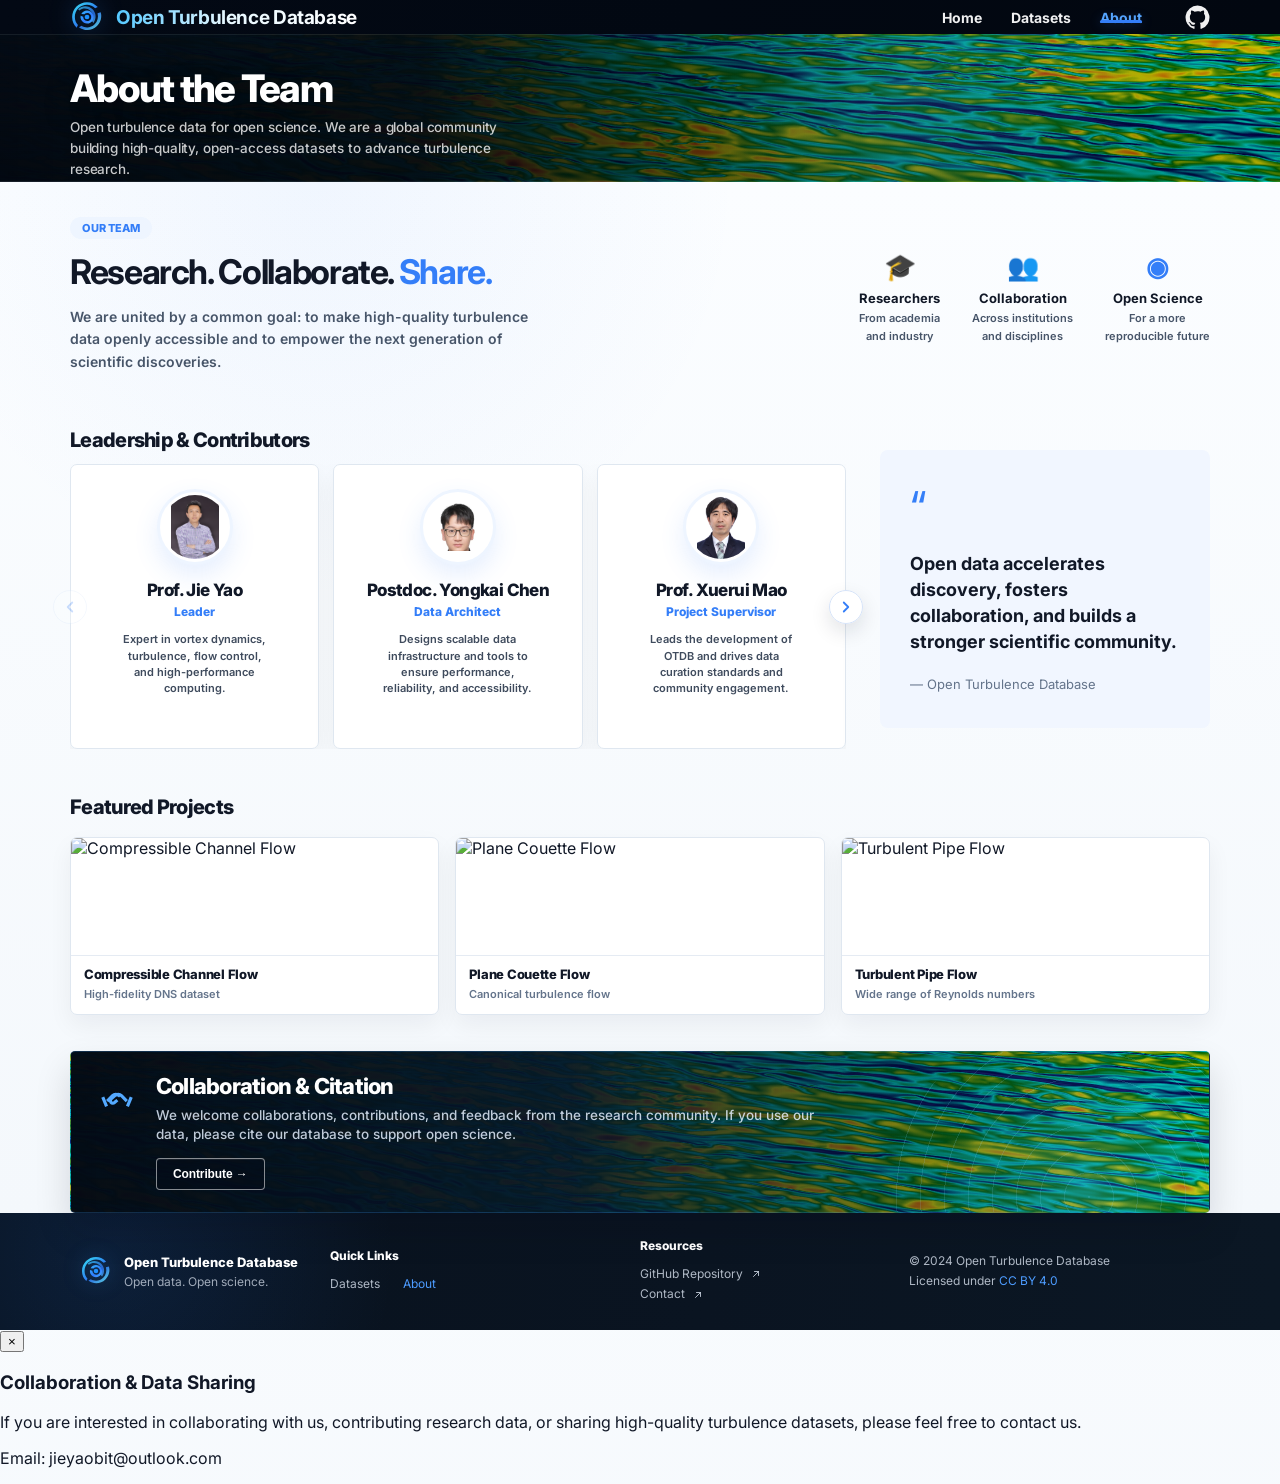
==== about.html @ 35544a84 "Update about.html" ====
<!DOCTYPE html>
<html lang="en">
<head>
  <meta charset="UTF-8" />
  <meta name="viewport" content="width=device-width, initial-scale=1.0" />
  <meta name="description" content="About the Open Turbulence Database team, database basics, and open-science mission." />
  <title>About | Open Turbulence Database</title>
  <link rel="icon" type="image/svg+xml" href="assets/favicon.svg" />
  <link rel="preconnect" href="https://fonts.googleapis.com">
  <link rel="preconnect" href="https://fonts.gstatic.com" crossorigin>
  <link href="https://fonts.googleapis.com/css2?family=Inter:wght@400;500;600;700;800&display=swap" rel="stylesheet">
  <link rel="stylesheet" href="styles.css" />
</head>
<body class="about-page">
  <header class="site-header" id="top">
    <div class="header-inner">
      <a class="brand" href="index.html" aria-label="Open Turbulence Database home">
        <img src="assets/logo.svg" alt="" class="brand-logo" />
        <span>Open Turbulence Database</span>
      </a>

      <nav class="nav" aria-label="Main navigation">
        <a href="index.html">Home</a>
        <a href="datasets.html">Datasets</a>
        <a class="active" href="about.html">About</a>
        <!--
        <a href="index.html#usage">Usage</a>
        <a href="index.html#citation">Citation</a>
        <a href="index.html#contribute">Contribute</a> 
        -->
        <a class="github-link" href="https://github.com/" target="_blank" rel="noreferrer" aria-label="GitHub repository">
          <svg viewBox="0 0 24 24" aria-hidden="true">
            <path fill="currentColor" d="M12 .5A11.5 11.5 0 0 0 8.36 22.9c.58.11.79-.25.79-.56v-2.02c-3.22.7-3.9-1.39-3.9-1.39-.53-1.33-1.29-1.68-1.29-1.68-1.05-.72.08-.7.08-.7 1.16.08 1.78 1.2 1.78 1.2 1.04 1.77 2.72 1.26 3.38.96.11-.75.41-1.26.74-1.55-2.57-.29-5.27-1.28-5.27-5.72 0-1.26.45-2.29 1.2-3.1-.12-.29-.52-1.47.11-3.06 0 0 .97-.31 3.18 1.18A10.98 10.98 0 0 1 12 6.07c.98 0 1.96.13 2.88.39 2.2-1.49 3.17-1.18 3.17-1.18.63 1.59.23 2.77.12 3.06.74.81 1.19 1.84 1.19 3.1 0 4.45-2.71 5.42-5.29 5.71.42.36.79 1.07.79 2.16v3.03c0 .31.21.67.8.56A11.5 11.5 0 0 0 12 .5Z"/>
          </svg>
        </a>
      </nav>
    </div>
  </header>

  <main>
    <section class="about-hero" aria-label="About the database">
      <div class="about-hero-inner">
        <h1>About the Team</h1>
        <p>Open turbulence data for open science. We are a global community building high-quality, open-access datasets to advance turbulence research.</p>
      </div>
    </section>

    
    <section class="about-main about-team-page" aria-label="About the team">
      <div class="about-container">

        <section class="team-intro">
          <div class="team-intro-text">
            <div class="section-label">OUR TEAM</div>
            <h2>Research. Collaborate. <span>Share.</span></h2>
            <p>
              We are united by a common goal: to make high-quality turbulence
              data openly accessible and to empower the next generation of
              scientific discoveries.
            </p>
          </div>

          <div class="team-values">
            <div>
              <strong>🎓</strong>
              <h3>Researchers</h3>
              <p>From academia<br>and industry</p>
            </div>
            <div>
              <strong>👥</strong>
              <h3>Collaboration</h3>
              <p>Across institutions<br>and disciplines</p>
            </div>
            <div>
              <strong>◉</strong>
              <h3>Open Science</h3>
              <p>For a more<br>reproducible future</p>
            </div>
          </div>
        </section>

        <section class="team-layout">
          <div class="leadership-block">
            <h2>Leadership &amp; Contributors</h2>

            <div class="team-carousel">
              <button class="team-carousel-button team-carousel-prev" aria-label="Previous contributor">
                <svg viewBox="0 0 24 24"><path d="M15 18 9 12l6-6" fill="none" stroke="currentColor" stroke-width="2.4" stroke-linecap="round" stroke-linejoin="round"/></svg>
              </button>

              <div class="team-carousel-viewport">
                <div class="team-carousel-track">

                  <article class="team-card">
                    <img class="team-photo team-photo-full" src="assets/team/Prof_Yao.jpg" alt="Prof. Jie Yao">
                    <h3>Prof. Jie Yao</h3>
                    <strong>Leader</strong>
                    <p>Expert in vortex dynamics, turbulence, flow control, and high-performance computing.</p>
                  </article>

                  <article class="team-card">
                    <img class="team-photo team-photo-full" src="assets/team/Postdoc_Chen.webp" alt="Postdoc. Yongkai Chen">
                    <h3>Postdoc. Yongkai Chen</h3>
                    <strong>Data Architect</strong>
                    <p>Designs scalable data infrastructure and tools to ensure performance, reliability, and accessibility.</p>
                  </article>

                  <article class="team-card">
                    <img class="team-photo team-photo-full" src="assets/team/Prof_Mao.png" alt="Prof. Xuerui Mao">
                    <h3>Prof. Xuerui Mao</h3>
                    <strong>Project Supervisor</strong>
                    <p>Leads the development of OTDB and drives data curation standards and community engagement.</p>
                  </article>

                  <article class="team-card">
                    <img class="team-photo team-photo-full" src="assets/team/Doc_Li.jpg" alt="Dr. Qinyuan Li">
                    <h3>Dr. Qinyuan Li</h3>
                    <strong>Data collector</strong>
                    <p>Leads the development of OTDB and drives data curation standards and community engagement.</p>
                  </article>

                </div>
              </div>

              <button class="team-carousel-button team-carousel-next" aria-label="Next contributor">
                <svg viewBox="0 0 24 24"><path d="m9 6 6 6-6 6" fill="none" stroke="currentColor" stroke-width="2.4" stroke-linecap="round" stroke-linejoin="round"/></svg>
              </button>
            </div>
          </div>

          <div class="team-quote">
            <div class="quote-mark">“</div>
            <p>Open data accelerates discovery, fosters collaboration, and builds a stronger scientific community.</p>
            <span>— Open Turbulence Database</span>
          </div>
        </section>


        <section class="featured-projects" aria-label="Featured projects">
          <h2>Featured Projects</h2>
          <div class="project-grid">
            <article class="project-card">
              <img src="assets/team/project-compressible.png" alt="Compressible Channel Flow">
              <div>
                <h3>Compressible Channel Flow</h3>
                <p>High-fidelity DNS dataset</p>
              </div>
            </article>

            <article class="project-card">
              <img src="assets/team/project-couette.png" alt="Plane Couette Flow">
              <div>
                <h3>Plane Couette Flow</h3>
                <p>Canonical turbulence flow</p>
              </div>
            </article>

            <article class="project-card">
              <img src="assets/team/project-pipe.png" alt="Turbulent Pipe Flow">
              <div>
                <h3>Turbulent Pipe Flow</h3>
                <p>Wide range of Reynolds numbers</p>
              </div>
            </article>
          </div>
        </section>

        <section class="collab-banner" aria-label="Collaboration and citation">
          <div class="collab-icon">
            <svg viewBox="0 0 24 24"><path d="M3 10.2 5.4 16M21 10.2 18.6 16M5.8 12.7 9.2 9.3a3 3 0 0 1 4.1-.12l.65.55M18.2 12.7 14.8 9.3a3 3 0 0 0-4.1-.12L8.35 11.3a1.55 1.55 0 0 0 2.06 2.32l1.82-1.52" fill="none" stroke="currentColor" stroke-width="2"/></svg>
          </div>
          <div class="collab-copy">
            <h2>Collaboration &amp; Citation</h2>
            <p>We welcome collaborations, contributions, and feedback from the research community. If you use our data, please cite our database to support open science.</p>
            <div class="collab-actions">
              <button type="button" class="btn btn-outline" id="contributeBtn">Contribute →</button>
            </div>
          </div>
        </section>

      </div>
    </section>

  </main>

  <footer class="site-footer" id="contribute">
    <div class="footer-inner">
      <div class="footer-brand">
        <img src="assets/logo.svg" alt="" />
        <div>
          <strong>Open Turbulence Database</strong>
          <span>Open data. Open science.</span>
        </div>
      </div>

      <div class="footer-block" id="usage">
        <h3>Quick Links</h3>
        <div class="footer-links">
          <a href="datasets.html">Datasets</a>
          <a href="about.html">About</a>
          <!--
          <a href="index.html#usage">Usage</a>
          <a href="index.html#citation">Citation</a>
          <a href="index.html#contribute">Contribute</a>
          -->
        </div>
      </div>

      <div class="footer-block resources">
        <h3>Resources</h3>
        <a href="https://github.com/" target="_blank" rel="noreferrer">GitHub Repository
          <svg viewBox="0 0 24 24" aria-hidden="true"><path d="M7 17 17 7M9 7h8v8" fill="none" stroke="currentColor" stroke-width="2" stroke-linecap="round" stroke-linejoin="round"/></svg>
        </a>
        <a href="mailto:contact@example.com">Contact
          <svg viewBox="0 0 24 24" aria-hidden="true"><path d="M7 17 17 7M9 7h8v8" fill="none" stroke="currentColor" stroke-width="2" stroke-linecap="round" stroke-linejoin="round"/></svg>
        </a>
      </div>

      <div class="copyright" id="citation">
        <p>© 2024 Open Turbulence Database</p>
        <p>Licensed under <a href="https://creativecommons.org/licenses/by/4.0/" target="_blank" rel="noreferrer">CC BY 4.0</a></p>
      </div>
    </div>
  </footer>

  
<script>
document.addEventListener("DOMContentLoaded", () => {
  const track = document.querySelector(".team-carousel-track");
  const prev = document.querySelector(".team-carousel-prev");
  const next = document.querySelector(".team-carousel-next");

  if (!track || !prev || !next) return;

  let index = 0;

  function visibleCards() {
    if (window.innerWidth <= 640) return 1;
    if (window.innerWidth <= 900) return 2;
    return 3;
  }

  function updateCarousel() {
    const cards = track.querySelectorAll(".team-card");
    const visible = visibleCards();
    const max = Math.max(0, cards.length - visible);

    index = Math.min(index, max);

    const gap = 14;
    const cardWidth = (track.parentElement.clientWidth - gap * (visible - 1)) / visible;
    track.style.transform = `translateX(-${index * (cardWidth + gap)}px)`;

    prev.disabled = index === 0;
    next.disabled = index === max;
  }

  next.onclick = () => {
    index++;
    updateCarousel();
  };

  prev.onclick = () => {
    index--;
    updateCarousel();
  };

  window.addEventListener("resize", updateCarousel);
  updateCarousel();
});
</script>

  <div class="contact-modal" id="contactModal" aria-hidden="true">
    <div class="contact-modal-content">
      <button class="contact-modal-close" id="closeContactModal" aria-label="Close">×</button>
      <h3>Collaboration &amp; Data Sharing</h3>
      <p>
        If you are interested in collaborating with us, contributing research data,
        or sharing high-quality turbulence datasets, please feel free to contact us.
      </p>
      <p>
        Email: <a href="mailto:jieyaobit@outlook.com">jieyaobit@outlook.com</a>
      </p>
    </div>
  </div>

  <script src="script.js"></script>
</body>
</html>
---- styles.css ----
:root {
  --black: #030914;
  --nav: #020812;
  --footer: #0a1421;
  --footer-deep: #07111c;
  --text: #111827;
  --muted: #4b5563;
  --soft: #f7faff;
  --card: #ffffff;
  --line: #dce4ef;
  --blue: #347ef8;
  --blue-light: #55bfff;
  --blue-strong: #2e7cf7;
}

* {
  box-sizing: border-box;
}

html {
  scroll-behavior: smooth;
}

body {
  margin: 0;
  font-family: "Inter", -apple-system, BlinkMacSystemFont, "Segoe UI", Arial, sans-serif;
  color: var(--text);
  background: #fff;
  min-width: 320px;
}

a {
  color: inherit;
  text-decoration: none;
}

.site-header {
  height: 58px;
  background: linear-gradient(90deg, #030914 0%, #020812 55%, #020710 100%);
  color: #fff;
  display: flex;
  align-items: center;
  position: relative;
  z-index: 10;
}

.header-inner {
  width: min(1262px, calc(100% - 140px));
  margin: 0 auto;
  display: flex;
  align-items: center;
  justify-content: space-between;
  height: 100%;
}

.brand {
  display: inline-flex;
  align-items: center;
  gap: 12px;
  font-size: 19px;
  font-weight: 700;
  letter-spacing: -0.02em;
}

.brand-logo {
  width: 34px;
  height: 34px;
  display: block;
  filter: drop-shadow(0 0 12px rgba(51, 146, 255, .35));
}

.brand span {
  background: linear-gradient(90deg, #54c8ff 0%, #e7f8ff 46%, #ffffff 100%);
  -webkit-background-clip: text;
  background-clip: text;
  color: transparent;
}

.nav {
  display: flex;
  align-items: center;
  gap: 29px;
  height: 100%;
  font-size: 14px;
  font-weight: 700;
}

.nav a {
  opacity: .94;
  position: relative;
  display: inline-flex;
  align-items: center;
  height: 100%;
  transition: color .2s ease, opacity .2s ease;
}

.nav a:hover,
.nav a.active {
  color: #58a8ff;
  opacity: 1;
}

.nav a.active::after {
  content: "";
  position: absolute;
  left: 0;
  right: 0;
  bottom: 11px;
  height: 3px;
  border-radius: 999px;
  background: var(--blue);
  box-shadow: 0 0 12px rgba(53, 128, 248, .45);
}

.nav .github-link {
  margin-left: 14px;
}

.github-link svg {
  width: 25px;
  height: 25px;
  color: #fff;
}

.hero {
  height: 410px;
  background-image:
    linear-gradient(90deg, rgba(3,9,20,.98) 0%, rgba(3,9,20,.96) 22%, rgba(3,9,20,.45) 49%, rgba(3,9,20,.08) 100%),
    url("assets/hero-flow.png");
  background-size: cover, cover;
  background-position: center center, center center;
  color: #fff;
  position: relative;
  overflow: hidden;
  border-bottom: 1px solid rgba(255,255,255,.12);
}

.hero::before {
  content: "";
  position: absolute;
  inset: 0;
  background:
    radial-gradient(circle at 60% 44%, rgba(48,132,255,.12), transparent 31%),
    radial-gradient(circle at 78% 25%, rgba(80,220,255,.13), transparent 24%),
    linear-gradient(180deg, rgba(0,0,0,.05), rgba(0,0,0,.20));
  pointer-events: none;
}

.hero-inner {
  position: relative;
  z-index: 1;
  width: min(1262px, calc(100% - 140px));
  margin: 0 auto;
  height: 100%;
}

.hero-content {
  padding-top: 72px;
  max-width: 600px;
}

.hero h1 {
  margin: 0 0 23px;
  font-size: clamp(42px, 4.1vw, 57px);
  line-height: 1.04;
  font-weight: 800;
  letter-spacing: -0.045em;
  color: #fff;
  text-shadow: 0 8px 30px rgba(0,0,0,.32);
}

.hero h1 span {
  color: var(--blue-light);
}

.hero p {
  margin: 0;
  max-width: 535px;
  font-size: 17px;
  line-height: 1.72;
  font-weight: 500;
  color: rgba(255,255,255,.76);
  letter-spacing: -0.015em;
}

.hero-actions {
  margin-top: 41px;
  display: flex;
  align-items: center;
  gap: 16px;
}

.btn {
  height: 48px;
  border-radius: 5px;
  display: inline-flex;
  align-items: center;
  justify-content: center;
  gap: 10px;
  font-size: 14px;
  font-weight: 700;
  letter-spacing: -0.01em;
  transition: transform .18s ease, box-shadow .18s ease, border-color .18s ease;
  white-space: nowrap;
}

.btn:hover {
  transform: translateY(-1px);
}

.btn svg {
  width: 17px;
  height: 17px;
  flex: 0 0 auto;
}

.btn-primary {
  min-width: 174px;
  padding: 0 22px;
  background: var(--blue);
  color: #fff;
  box-shadow: 0 10px 24px rgba(49, 126, 248, .28), inset 0 1px rgba(255,255,255,.26);
  border: 1px solid rgba(123, 177, 255, .45);
}

.btn-primary:hover {
  box-shadow: 0 14px 30px rgba(49,126,248,.38);
}

.btn-outline {
  min-width: 141px;
  padding: 0 20px;
  border: 1px solid rgba(255,255,255,.58);
  background: rgba(3,9,20,.38);
  color: #fff;
  box-shadow: inset 0 1px rgba(255,255,255,.08);
}

.feature-band {
  background:
    radial-gradient(circle at 30% 0%, rgba(52,126,248,.08), transparent 28%),
    linear-gradient(180deg, #fcfdff 0%, #f8fbff 100%);
  padding: 31px 0 26px;
  min-height: 226px;
  display: flex;
  align-items: flex-start;
  border-bottom: 1px solid rgba(213,222,233,.72);
}

.feature-grid {
  width: min(1115px, calc(100% - 160px));
  margin: 0 auto;
  display: grid;
  grid-template-columns: repeat(4, 1fr);
  gap: 21px;
}

.feature-card {
  min-height: 169px;
  background: rgba(255,255,255,.9);
  border: 1px solid #dce3ed;
  border-radius: 6px;
  padding: 21px 20px 20px;
  box-shadow: 0 8px 24px rgba(15, 23, 42, .05);
}

.icon-bubble {
  width: 38px;
  height: 38px;
  border-radius: 50%;
  display: grid;
  place-items: center;
  color: var(--blue);
  background: #eef5ff;
  margin-bottom: 17px;
}

.icon-bubble svg {
  width: 28px;
  height: 28px;
}

.icon-plain {
  background: transparent;
  width: 38px;
  height: 38px;
  margin-left: -1px;
}

.icon-plain svg {
  width: 34px;
  height: 34px;
}

.feature-card h3 {
  margin: 0 0 11px;
  font-size: 16px;
  line-height: 1.25;
  font-weight: 800;
  letter-spacing: -0.02em;
  color: #111827;
}

.feature-card p {
  margin: 0;
  color: #465365;
  font-size: 13.5px;
  line-height: 1.55;
  font-weight: 500;
}

.overview-section {
  min-height: 310px;
  padding: 33px 0 43px;
  background:
    radial-gradient(circle at 18% 14%, rgba(52,126,248,.08), transparent 27%),
    linear-gradient(180deg, #f7fbff 0%, #f4f8fd 100%);
}

.overview-grid {
  width: min(1115px, calc(100% - 160px));
  margin: 0 auto;
  display: grid;
  grid-template-columns: minmax(430px, 1fr) 555px;
  gap: 70px;
  align-items: start;
}

.overview-copy h2,
.visualization-panel h2 {
  margin: 0 0 27px;
  font-size: 20px;
  line-height: 1.2;
  font-weight: 800;
  letter-spacing: -0.03em;
}

.visualization-panel h2 {
  margin-bottom: 9px;
}

.stats {
  display: grid;
  grid-template-columns: repeat(4, max-content);
  gap: 37px;
  align-items: start;
  margin: 0 0 25px;
}

.stats strong {
  display: block;
  color: var(--blue);
  font-weight: 800;
  font-size: 31px;
  line-height: 1;
  letter-spacing: -0.04em;
}

.stats span {
  display: block;
  color: #374151;
  font-size: 12.5px;
  line-height: 1.3;
  margin-top: 9px;
  white-space: nowrap;
}

.overview-copy p {
  max-width: 535px;
  margin: 0 0 25px;
  color: #4c5969;
  font-size: 14px;
  line-height: 1.58;
  font-weight: 500;
}

.btn-secondary {
  height: 37px;
  min-width: 147px;
  padding: 0 15px;
  border: 1px solid rgba(52,126,248,.72);
  color: var(--blue);
  background: rgba(255,255,255,.58);
  border-radius: 4px;
  font-size: 12.5px;
  box-shadow: none;
}

.btn-secondary svg {
  width: 15px;
  height: 15px;
}

.visualization-panel figure {
  margin: 0;
}

.visualization-panel img {
  display: block;
  width: 555px;
  height: 176px;
  object-fit: cover;
  border-radius: 2px;
  border: 1px solid #0e1117;
  background: #000;
  box-shadow: 0 1px 0 rgba(0,0,0,.1);
}

.visualization-panel figcaption {
  margin-top: 9px;
  font-size: 12px;
  color: #303a48;
  font-weight: 500;
}

.visualization-panel sub {
  font-size: .66em;
}

.dots {
  display: flex;
  gap: 13px;
  justify-content: center;
  margin-top: 11px;
}

.dots button {
  width: 8px;
  height: 8px;
  border: 0;
  border-radius: 50%;
  padding: 0;
  background: #d4dde8;
  cursor: pointer;
}

.dots button.is-active {
  background: var(--blue);
}

.site-footer {
  min-height: 117px;
  background:
    radial-gradient(circle at 9% 35%, rgba(42,126,255,.12), transparent 24%),
    linear-gradient(90deg, #08121e 0%, #0a1421 55%, #0b1724 100%);
  color: #fff;
  display: flex;
  align-items: center;
}

.footer-inner {
  width: min(1147px, calc(100% - 160px));
  margin: 0 auto;
  display: grid;
  grid-template-columns: 240px 300px 210px 250px;
  align-items: center;
  column-gap: 10px;
}

.footer-brand {
  display: flex;
  align-items: center;
  gap: 12px;
}

.footer-brand img {
  width: 32px;
  height: 32px;
  filter: drop-shadow(0 0 10px rgba(53, 152, 255, .28));
}

.footer-brand strong {
  display: block;
  font-size: 13px;
  line-height: 1.25;
  font-weight: 800;
  color: #fff;
}

.footer-brand span {
  display: block;
  margin-top: 4px;
  font-size: 12px;
  color: rgba(217,226,239,.72);
}

.footer-block h3 {
  margin: 0 0 11px;
  color: #fff;
  font-size: 12px;
  font-weight: 800;
}

.footer-links {
  display: flex;
  gap: 23px;
  font-size: 12px;
}

.footer-block a,
.copyright p {
  font-size: 12px;
  color: rgba(222,231,244,.78);
  line-height: 1.7;
}

.footer-block a:hover,
.footer-links a:first-child,
.copyright a {
  color: #4d9cff;
}

.resources {
  display: flex;
  flex-direction: column;
  align-items: flex-start;
}

.resources a {
  display: inline-flex;
  align-items: center;
  gap: 7px;
}

.resources svg {
  width: 12px;
  height: 12px;
}

.copyright {
  justify-self: end;
}

.copyright p {
  margin: 0;
}

@media (max-width: 1160px) {
  .header-inner,
  .hero-inner {
    width: min(100% - 48px, 1262px);
  }

  .feature-grid,
  .overview-grid,
  .footer-inner {
    width: min(100% - 48px, 1115px);
  }

  .nav {
    gap: 18px;
  }

  .overview-grid {
    grid-template-columns: 1fr;
  }

  .visualization-panel img {
    width: min(100%, 555px);
  }

  .footer-inner {
    grid-template-columns: 1fr 1fr;
    row-gap: 22px;
    padding: 26px 0;
  }

  .copyright {
    justify-self: start;
  }
}

@media (max-width: 860px) {
  .site-header {
    height: auto;
    min-height: 72px;
    padding: 16px 0;
  }

  .header-inner {
    align-items: flex-start;
    flex-direction: column;
    gap: 16px;
  }

  .nav {
    width: 100%;
    flex-wrap: wrap;
    gap: 18px;
    font-size: 13px;
  }

  .nav a {
    height: 26px;
  }

  .nav a.active::after {
    bottom: -3px;
  }

  .hero {
    height: auto;
    min-height: 460px;
  }

  .hero-inner {
    padding-bottom: 48px;
  }

  .hero-content {
    padding-top: 64px;
  }

  .feature-grid {
    grid-template-columns: repeat(2, 1fr);
  }

  .stats {
    grid-template-columns: repeat(2, max-content);
    gap: 24px 46px;
  }

  .footer-inner {
    grid-template-columns: 1fr;
  }

  .footer-links {
    flex-wrap: wrap;
  }
}

@media (max-width: 560px) {
  .header-inner,
  .hero-inner,
  .feature-grid,
  .overview-grid,
  .footer-inner {
    width: min(100% - 32px, 1115px);
  }

  .brand {
    font-size: 16px;
  }

  .hero {
    background-position: center center, 62% center;
  }

  .hero-actions {
    align-items: stretch;
    flex-direction: column;
    max-width: 260px;
  }

  .feature-grid {
    grid-template-columns: 1fr;
  }

  .overview-section {
    padding-top: 38px;
  }

  .stats {
    grid-template-columns: 1fr 1fr;
  }
}

/* ===================== Datasets page ===================== */
.datasets-page {
  min-height: 100vh;
  background: #f5f8fc;
  display: flex;
  flex-direction: column;
}

.datasets-page main {
  flex: 1 0 auto;
  display: flex;
  flex-direction: column;
}

.datasets-page .site-footer {
  flex-shrink: 0;
}

.dataset-hero {
  height: 158px;
  color: #fff;
  background-image:
    linear-gradient(90deg, rgba(3,9,20,.99) 0%, rgba(3,9,20,.95) 30%, rgba(3,9,20,.34) 61%, rgba(3,9,20,.05) 100%),
    url("assets/hero-flow.png");
  background-size: cover, cover;
  background-position: center center, center 47%;
  border-top: 1px solid rgba(255,255,255,.07);
  border-bottom: 1px solid rgba(255,255,255,.08);
  position: relative;
  overflow: hidden;
}

.dataset-hero::after {
  content: "";
  position: absolute;
  inset: 0;
  background: radial-gradient(circle at 72% 42%, rgba(84,190,255,.13), transparent 25%);
  pointer-events: none;
}

.dataset-hero-inner {
  position: relative;
  z-index: 1;
  width: min(1262px, calc(100% - 140px));
  margin: 0 auto;
  padding-top: 36px;
}

.dataset-hero h1 {
  margin: 0 0 11px;
  font-size: 38px;
  line-height: 1.08;
  font-weight: 800;
  letter-spacing: -0.04em;
  color: #fff;
  text-shadow: 0 10px 28px rgba(0,0,0,.35);
}

.dataset-hero p {
  margin: 0;
  font-size: 16px;
  font-weight: 500;
  color: rgba(255,255,255,.78);
  letter-spacing: -0.015em;
}

.datasets-main {
  flex: 1 0 auto;
  padding: 28px 0 34px;
  background:
    radial-gradient(circle at 27% 0%, rgba(52,126,248,.06), transparent 27%),
    linear-gradient(180deg, #fbfdff 0%, #f5f8fc 100%);
}

.datasets-layout {
  width: min(1262px, calc(100% - 92px));
  margin: 0 auto;
  display: grid;
  grid-template-columns: 295px 1fr;
  gap: 38px;
  align-items: start;
}

.filter-card {
  background: rgba(255,255,255,.94);
  border: 1px solid #dce4ef;
  border-radius: 7px;
  padding: 22px 22px 24px;
  box-shadow: 0 12px 32px rgba(15, 23, 42, .07);
}

.filter-head {
  display: flex;
  align-items: center;
  justify-content: space-between;
  gap: 14px;
  margin-bottom: 27px;
}

.filter-head > div {
  display: inline-flex;
  align-items: center;
  gap: 11px;
  color: var(--blue);
}

.filter-head svg {
  width: 21px;
  height: 21px;
  flex: 0 0 auto;
}

.filter-head strong {
  color: #111827;
  font-size: 15.5px;
  font-weight: 800;
  letter-spacing: -0.02em;
}

.clear-filters {
  border: 0;
  padding: 0;
  background: transparent;
  color: var(--blue);
  font: inherit;
  font-size: 13px;
  font-weight: 700;
  cursor: pointer;
}

.filter-group {
  border-bottom: 1px solid #e2e8f0;
  padding-bottom: 19px;
  margin-bottom: 21px;
}

.filter-group-last {
  border-bottom: 0;
  margin-bottom: 18px;
  padding-bottom: 0;
}

.filter-title {
  width: 100%;
  border: 0;
  padding: 0;
  margin: 0 0 15px;
  background: transparent;
  display: flex;
  align-items: center;
  justify-content: space-between;
  color: #111827;
  font: inherit;
  font-weight: 800;
  font-size: 14.5px;
  letter-spacing: -0.02em;
  cursor: default;
}

.filter-title svg {
  width: 16px;
  height: 16px;
  color: #526075;
}

.filter-option {
  min-height: 32px;
  display: grid;
  grid-template-columns: 20px 1fr 28px;
  align-items: center;
  gap: 9px;
  color: #253244;
  font-size: 14px;
  font-weight: 600;
  letter-spacing: -0.02em;
  cursor: pointer;
}

.filter-option + .filter-option {
  margin-top: 5px;
}

.filter-option input {
  appearance: none;
  width: 18px;
  height: 18px;
  border: 2px solid #cfd8e5;
  border-radius: 4px;
  background: #fff;
  display: grid;
  place-items: center;
  cursor: pointer;
  transition: border-color .18s ease, background .18s ease, box-shadow .18s ease;
}

.filter-option input::after {
  content: "";
  width: 9px;
  height: 5px;
  border-left: 2px solid #fff;
  border-bottom: 2px solid #fff;
  transform: rotate(-45deg) scale(0);
  margin-top: -2px;
  transition: transform .16s ease;
}

.filter-option input:checked {
  background: var(--blue);
  border-color: var(--blue);
  box-shadow: 0 0 0 3px rgba(52,126,248,.11);
}

.filter-option input:checked::after {
  transform: rotate(-45deg) scale(1);
}

.filter-option em {
  justify-self: end;
  min-width: 27px;
  height: 22px;
  border-radius: 999px;
  display: inline-grid;
  place-items: center;
  background: #eef2f7;
  color: #697386;
  font-style: normal;
  font-size: 12px;
  font-weight: 800;
}

.apply-filters {
  width: 100%;
  height: 44px;
  border: 0;
  border-radius: 5px;
  background: #e4edff;
  color: var(--blue);
  display: inline-flex;
  align-items: center;
  justify-content: center;
  gap: 10px;
  font: inherit;
  font-weight: 800;
  cursor: pointer;
  transition: transform .18s ease, background .18s ease, box-shadow .18s ease;
}

.apply-filters:hover {
  transform: translateY(-1px);
  background: #dce8ff;
  box-shadow: 0 9px 18px rgba(52,126,248,.11);
}

.apply-filters.has-pending {
  background: linear-gradient(180deg, #347ef8, #226bea);
  color: #fff;
  box-shadow: 0 10px 22px rgba(52,126,248,.22);
}

.apply-filters.has-pending:hover {
  background: linear-gradient(180deg, #2f75ed, #1f62dc);
}

.apply-filters svg {
  width: 18px;
  height: 18px;
}

.dataset-toolbar {
  display: flex;
  align-items: flex-start;
  justify-content: space-between;
  gap: 24px;
  margin: 6px 0 20px;
}

.dataset-toolbar h2 {
  margin: 0 0 4px;
  font-size: 22px;
  line-height: 1.15;
  font-weight: 800;
  letter-spacing: -0.035em;
}

.dataset-toolbar p {
  margin: 0;
  color: #4b5563;
  font-size: 13.5px;
  font-weight: 600;
}

.sort-control {
  display: inline-flex;
  align-items: center;
  gap: 12px;
  color: #273244;
  font-size: 13px;
  font-weight: 600;
}

.sort-control select {
  width: 164px;
  height: 40px;
  border: 1px solid #d6dfeb;
  border-radius: 6px;
  padding: 0 37px 0 15px;
  background:
    linear-gradient(180deg, #fff, #fbfdff);
  color: #2d3748;
  font: inherit;
  font-weight: 600;
  appearance: none;
  background-image:
    url("data:image/svg+xml,%3Csvg xmlns='http://www.w3.org/2000/svg' width='18' height='18' viewBox='0 0 24 24'%3E%3Cpath d='m7 10 5 5 5-5' fill='none' stroke='%23364757' stroke-width='2' stroke-linecap='round' stroke-linejoin='round'/%3E%3C/svg%3E"),
    linear-gradient(180deg, #fff, #fbfdff);
  background-repeat: no-repeat;
  background-position: right 12px center, center;
  box-shadow: 0 2px 10px rgba(15,23,42,.03);
}

.dataset-grid {
  display: grid;
  grid-template-columns: repeat(2, minmax(0, 1fr));
  gap: 16px 17px;
}

.dataset-card {
  min-height: 200px;
  background: rgba(255,255,255,.96);
  border: 1px solid #dfe7f0;
  border-radius: 7px;
  box-shadow: 0 8px 22px rgba(15, 23, 42, .055);
  padding: 13px;
  display: grid;
  grid-template-columns: 170px 1fr;
  gap: 19px;
  align-items: center;
  transition: transform .18s ease, box-shadow .18s ease, border-color .18s ease;
}

.dataset-card:hover {
  transform: translateY(-2px);
  border-color: rgba(52,126,248,.32);
  box-shadow: 0 14px 30px rgba(15,23,42,.09);
}

.dataset-card.is-hidden {
  display: none;
}

.dataset-card img {
  display: block;
  width: 170px;
  height: 170px;
  object-fit: cover;
  border-radius: 4px;
  background: #02070d;
  border: 1px solid #101928;
}

.dataset-card-body {
  min-width: 0;
}

.flow-pill {
  display: inline-flex;
  align-items: center;
  justify-content: center;
  min-height: 22px;
  padding: 0 11px;
  border-radius: 999px;
  font-size: 11px;
  line-height: 1;
  font-weight: 800;
  margin-bottom: 13px;
}

.flow-pill.compressible {
  color: #2173f6;
  background: #e7f0ff;
}

.flow-pill.incompressible {
  color: #267346;
  background: #dff4e8;
}

.dataset-card h3 {
  margin: 0 0 8px;
  font-size: 18px;
  line-height: 1.12;
  font-weight: 800;
  letter-spacing: -0.035em;
  color: #0f172a;
}

.dataset-card p {
  margin: 0 0 14px;
  color: #3e4a5d;
  font-size: 12.5px;
  line-height: 1.42;
  font-weight: 600;
}

.dataset-tags {
  display: flex;
  flex-wrap: wrap;
  align-items: center;
  gap: 8px;
  margin-bottom: 10px;
}

.dataset-tags span {
  min-height: 23px;
  padding: 4px 9px;
  border: 1px solid #d5dee9;
  border-radius: 7px;
  background: #f5f8fb;
  color: #475569;
  display: inline-flex;
  align-items: center;
  justify-content: center;
  font-size: 11.5px;
  line-height: 1;
  font-weight: 750;
  white-space: nowrap;
}

.dataset-tags sub {
  font-size: .72em;
  line-height: 0;
}

.view-dataset {
  width: fit-content;
  min-height: 31px;
  padding: 0 13px;
  border: 1px solid rgba(52,126,248,.75);
  border-radius: 5px;
  display: inline-flex;
  align-items: center;
  gap: 9px;
  color: var(--blue);
  background: #fff;
  font-size: 12.5px;
  font-weight: 800;
  transition: background .18s ease, transform .18s ease;
}

.view-dataset:hover {
  background: #f1f6ff;
  transform: translateY(-1px);
}

.view-dataset svg {
  width: 15px;
  height: 15px;
}

@media (max-width: 1180px) {
  .dataset-hero-inner,
  .datasets-layout {
    width: min(100% - 48px, 1262px);
  }

  .datasets-layout {
    grid-template-columns: 275px 1fr;
    gap: 28px;
  }

  .dataset-card {
    grid-template-columns: 145px 1fr;
  }

  .dataset-card img {
    width: 145px;
    height: 145px;
  }
}

@media (max-width: 980px) {
  .datasets-layout {
    grid-template-columns: 1fr;
  }

  .filter-card {
    max-width: none;
  }

  .dataset-card {
    min-height: 180px;
  }
}

@media (max-width: 760px) {
  .dataset-hero {
    height: auto;
    min-height: 170px;
  }

  .dataset-hero-inner {
    width: min(100% - 32px, 1262px);
    padding: 35px 0 40px;
  }

  .dataset-hero h1 {
    font-size: 34px;
  }

  .datasets-layout {
    width: min(100% - 32px, 1262px);
  }

  .dataset-toolbar {
    flex-direction: column;
  }

  .dataset-grid {
    grid-template-columns: 1fr;
  }
}

@media (max-width: 560px) {
  .dataset-card {
    grid-template-columns: 1fr;
    gap: 13px;
  }

  .dataset-card img {
    width: 100%;
    height: 190px;
  }

  .sort-control {
    width: 100%;
    justify-content: space-between;
  }

  .sort-control select {
    width: 170px;
  }
}

/* ===================== About page ===================== */
.about-page {
  min-height: 100vh;
  background: #f5f8fc;
  display: flex;
  flex-direction: column;
}

.about-page main {
  flex: 1 0 auto;
  display: flex;
  flex-direction: column;
}

.about-page .site-footer {
  flex-shrink: 0;
}

.about-page .footer-links a:first-child {
  color: rgba(222,231,244,.78);
}

.about-page .footer-links a:nth-child(2),
.about-page .footer-links a:nth-child(2):hover {
  color: #4d9cff;
}

.about-hero {
  height: 148px;
  color: #fff;
  background-image:
    linear-gradient(90deg, rgba(3,9,20,.99) 0%, rgba(3,9,20,.94) 33%, rgba(3,9,20,.30) 66%, rgba(3,9,20,.03) 100%),
    url("assets/hero-flow.png");
  background-size: cover, cover;
  background-position: center center, center 44%;
  border-top: 1px solid rgba(255,255,255,.07);
  border-bottom: 1px solid rgba(255,255,255,.08);
  position: relative;
  overflow: hidden;
}

.about-hero::after {
  content: "";
  position: absolute;
  inset: 0;
  background:
    radial-gradient(circle at 72% 42%, rgba(84,190,255,.14), transparent 24%),
    linear-gradient(180deg, rgba(0,0,0,.04), rgba(0,0,0,.20));
  pointer-events: none;
}

.about-hero-inner {
  position: relative;
  z-index: 1;
  width: min(1145px, calc(100% - 140px));
  margin: 0 auto;
  padding-top: 34px;
}

.about-hero h1 {
  margin: 0 0 8px;
  font-size: clamp(30px, 3.1vw, 38px);
  line-height: 1.05;
  font-weight: 800;
  letter-spacing: -0.045em;
  color: #fff;
  text-shadow: 0 10px 28px rgba(0,0,0,.36);
}

.about-hero p {
  margin: 0;
  max-width: 465px;
  font-size: 13.5px;
  line-height: 1.55;
  color: rgba(255,255,255,.78);
  font-weight: 500;
  letter-spacing: -0.01em;
}

.about-main {
  flex: 1 0 auto;
  padding: 0 0 16px;
  background:
    radial-gradient(circle at 25% 0%, rgba(52,126,248,.055), transparent 30%),
    linear-gradient(180deg, #fbfdff 0%, #f4f8fc 100%);
}

.about-container {
  width: min(1145px, calc(100% - 140px));
  margin: 0 auto;
}

.about-basics-row {
  display: grid;
  grid-template-columns: minmax(420px, .86fr) 1fr;
  gap: 18px;
  margin: 0 0 44px;
  align-items: stretch;
}

.about-text-block {
  padding: 21px 15px 20px 0;
}

.about-text-block h2,
.leadership-block h2,
.database-summary h2 {
  margin: 0 0 12px;
  font-size: 20px;
  line-height: 1.15;
  font-weight: 800;
  letter-spacing: -0.035em;
  color: #111827;
}

.about-text-block p {
  max-width: 475px;
  margin: 0 0 14px;
  color: #3b4658;
  font-size: 13.1px;
  line-height: 1.55;
  font-weight: 600;
  letter-spacing: -0.015em;
}

.mission-mini-grid {
  display: grid;
  grid-template-columns: repeat(3, minmax(0, 1fr));
  gap: 12px;
  align-self: start;
  padding-top: 18px;
}

.mini-info-card {
  min-height: 84px;
  background: rgba(255,255,255,.92);
  border: 1px solid #dfe7f0;
  border-radius: 4px;
  box-shadow: 0 6px 18px rgba(15,23,42,.045);
  padding: 13px 14px;
}

.mini-icon {
  width: 25px;
  height: 25px;
  border-radius: 50%;
  display: inline-grid;
  place-items: center;
  color: var(--blue);
  background: #eef5ff;
  margin-bottom: 8px;
}

.mini-icon svg {
  width: 16px;
  height: 16px;
}

.mini-info-card h3 {
  margin: 0 0 8px;
  font-size: 12.8px;
  font-weight: 800;
  letter-spacing: -0.02em;
  color: #111827;
}

.mini-info-card p {
  margin: 0;
  color: #495566;
  font-size: 9.3px;
  line-height: 1.42;
  font-weight: 600;
}

.about-team-summary-row {
  display: grid;
  grid-template-columns: 1.05fr .86fr;
  gap: 50px;
  align-items: start;
  margin: 0 0 18px;
}

.team-grid {
  display: grid;
  grid-template-columns: repeat(3, minmax(0, 1fr));
  gap: 14px;
}

.team-card {
  min-height: 232px;
  background: rgba(255,255,255,.96);
  border: 1px solid #dfe7f0;
  border-radius: 7px;
  box-shadow: 0 10px 25px rgba(15,23,42,.055);
  padding: 24px 13px 20px;
  text-align: center;
}

.team-avatar {
  width: 76px;
  height: 76px;
  border-radius: 50%;
  margin: 0 auto 15px;
  position: relative;
  display: grid;
  place-items: center;
  color: #fff;
  font-size: 17px;
  line-height: 1;
  font-weight: 800;
  letter-spacing: .02em;
  overflow: hidden;
  box-shadow: inset 0 0 0 1px rgba(255,255,255,.6), 0 10px 24px rgba(52,126,248,.13);
}

.team-avatar::before,
.team-avatar::after {
  content: "";
  position: absolute;
  left: 50%;
  transform: translateX(-50%);
  border-radius: 50%;
  background: rgba(255,255,255,.90);
}

.team-avatar::before {
  width: 23px;
  height: 23px;
  top: 17px;
}

.team-avatar::after {
  width: 50px;
  height: 30px;
  bottom: 11px;
  border-radius: 40px 40px 18px 18px;
}

.team-avatar span {
  position: relative;
  z-index: 2;
  transform: translateY(35px);
  color: rgba(255,255,255,.92);
  font-size: 10px;
}

.avatar-blue { background: linear-gradient(135deg, #0e56d5, #49b6ff); }
.avatar-cyan { background: linear-gradient(135deg, #0a8cc5, #67d8ff); }
.avatar-indigo { background: linear-gradient(135deg, #293bd4, #6c92ff); }

.team-card h3 {
  margin: 0 0 4px;
  font-size: 17px;
  line-height: 1.2;
  font-weight: 800;
  color: #111827;
  letter-spacing: -0.035em;
}

.team-card strong {
  display: block;
  margin-bottom: 12px;
  color: var(--blue);
  font-size: 12px;
  font-weight: 800;
}

.team-card p {
  margin: 0 auto 15px;
  max-width: 155px;
  color: #3f4b5d;
  font-size: 11px;
  line-height: 1.48;
  font-weight: 600;
}

.mail-button {
  width: 26px;
  height: 26px;
  margin: 0 auto;
  border: 1px solid rgba(52,126,248,.68);
  border-radius: 5px;
  display: grid;
  place-items: center;
  color: var(--blue);
  background: #fff;
  transition: transform .18s ease, background .18s ease;
}

.mail-button:hover {
  transform: translateY(-1px);
  background: #f0f6ff;
}

.mail-button svg {
  width: 15px;
  height: 15px;
}

.summary-card {
  background: rgba(255,255,255,.96);
  border: 1px solid #dfe7f0;
  border-radius: 7px;
  box-shadow: 0 10px 25px rgba(15,23,42,.055);
  padding: 17px 15px 16px;
}

.summary-copy {
  min-height: 128px;
  border: 1px solid #e0e7f0;
  border-radius: 7px;
  background: linear-gradient(180deg, #ffffff, #fbfdff);
  display: grid;
  grid-template-columns: 92px 1fr;
  gap: 14px;
  align-items: center;
  padding: 19px 25px 19px 19px;
}

.summary-icon {
  width: 66px;
  height: 66px;
  border-radius: 50%;
  display: grid;
  place-items: center;
  background: #edf5ff;
  color: var(--blue);
  justify-self: center;
}

.summary-icon svg {
  width: 42px;
  height: 42px;
}

.summary-copy h3 {
  margin: 0 0 9px;
  color: #111827;
  font-size: 17px;
  line-height: 1.25;
  font-weight: 800;
  letter-spacing: -0.03em;
}

.summary-copy p {
  margin: 0;
  color: #455063;
  font-size: 12px;
  line-height: 1.55;
  font-weight: 600;
}

.summary-stats {
  display: grid;
  grid-template-columns: repeat(4, 1fr);
  margin-top: 19px;
}

.summary-stats div {
  padding: 0 12px;
  border-left: 1px solid #e3e9f2;
  text-align: center;
}

.summary-stats div:first-child {
  border-left: 0;
}

.summary-stats strong {
  display: block;
  color: var(--blue);
  font-size: 28px;
  line-height: 1;
  font-weight: 800;
  letter-spacing: -0.045em;
}

.summary-stats span {
  display: block;
  margin-top: 8px;
  color: #334155;
  font-size: 11.2px;
  line-height: 1.25;
  font-weight: 700;
}

.collab-banner {
  min-height: 118px;
  margin: 36px 0 12px;
  padding: 22px 26px 22px 85px;
  border-radius: 5px;
  color: #fff;
  background-image:
    linear-gradient(90deg, rgba(3,9,20,.98) 0%, rgba(6,21,40,.94) 44%, rgba(6,21,40,.40) 76%, rgba(6,21,40,.08) 100%),
    url("assets/hero-flow.png");
  background-size: cover, cover;
  background-position: center center, right 58%;
  border: 1px solid rgba(64,158,255,.22);
  box-shadow: 0 18px 36px rgba(3,9,20,.14);
  position: relative;
  overflow: hidden;
}

.collab-banner::after {
  content: "";
  position: absolute;
  right: -95px;
  bottom: -150px;
  width: 430px;
  height: 330px;
  border-radius: 50%;
  background:
    radial-gradient(circle, rgba(87,190,255,.26), transparent 60%),
    repeating-radial-gradient(circle, rgba(145,214,255,.18) 0 1px, transparent 1px 24px);
  opacity: .82;
  pointer-events: none;
}

.collab-icon {
  position: absolute;
  left: 27px;
  top: 29px;
  width: 38px;
  height: 38px;
  color: #54a9ff;
}

.collab-icon svg {
  width: 100%;
  height: 100%;
}

.collab-copy {
  position: relative;
  z-index: 1;
  max-width: 690px;
}

.collab-copy h2 {
  margin: 0 0 6px;
  font-size: 22px;
  line-height: 1.15;
  font-weight: 800;
  letter-spacing: -0.035em;
  color: #fff;
}

.collab-copy p {
  margin: 0 0 13px;
  color: rgba(230,240,255,.83);
  font-size: 13.5px;
  line-height: 1.45;
  font-weight: 500;
}

.collab-actions {
  display: flex;
  align-items: center;
  gap: 12px;
}

.collab-actions .btn {
  height: 32px;
  min-width: 112px;
  border-radius: 4px;
  font-size: 12px;
  padding: 0 16px;
}

.collab-actions .btn-outline {
  min-width: 102px;
  border-color: rgba(255,255,255,.52);
  background: rgba(5,12,24,.55);
}

@media (max-width: 1180px) {
  .about-hero-inner,
  .about-container {
    width: min(100% - 48px, 1145px);
  }

  .about-basics-row,
  .about-team-summary-row {
    grid-template-columns: 1fr;
    gap: 28px;
  }

  .mission-mini-grid {
    padding-top: 0;
  }
}

@media (max-width: 900px) {
  .mission-mini-grid,
  .team-grid {
    grid-template-columns: 1fr;
  }

  .team-card p {
    max-width: 360px;
  }

  .summary-stats {
    grid-template-columns: repeat(2, 1fr);
    row-gap: 18px;
  }

  .summary-stats div:nth-child(3) {
    border-left: 0;
  }
}

@media (max-width: 640px) {
  .about-hero {
    height: auto;
    min-height: 175px;
  }

  .about-hero-inner,
  .about-container {
    width: min(100% - 32px, 1145px);
  }

  .about-hero-inner {
    padding: 34px 0 40px;
  }

  .about-basics-row {
    margin-bottom: 34px;
  }

  .about-text-block {
    padding-right: 0;
  }

  .summary-copy {
    grid-template-columns: 1fr;
    text-align: center;
    padding: 20px;
  }

  .summary-stats {
    grid-template-columns: 1fr;
  }

  .summary-stats div,
  .summary-stats div:nth-child(3) {
    border-left: 0;
    border-top: 1px solid #e3e9f2;
    padding-top: 14px;
  }

  .summary-stats div:first-child {
    border-top: 0;
  }

  .collab-banner {
    padding: 76px 20px 24px;
  }

  .collab-icon {
    left: 21px;
    top: 22px;
  }

  .collab-actions {
    flex-direction: column;
    align-items: flex-start;
  }
}

/* About page refinement: keep the collaboration banner close to the footer and avoid large blank space. */
.about-page main {
  flex: 0 0 auto;
}

.about-main {
  flex: 0 0 auto;
  padding-bottom: 0;
}

.collab-banner {
  margin: 30px 0 12px;
}

.collab-icon svg {
  stroke-linejoin: round;
}

/* ===================== Dataset detail page ===================== */
.dataset-detail-page {
  min-height: 100vh;
  background: #f5f8fc;
  display: flex;
  flex-direction: column;
}

.dataset-detail-page main {
  flex: 1 0 auto;
}

.dataset-detail-page .site-footer {
  flex-shrink: 0;
}

.dataset-detail-page .footer-links a:first-child,
.dataset-detail-page .footer-links a:first-child:hover {
  color: #4d9cff;
}

.detail-main {
  background:
    radial-gradient(circle at 24% 0%, rgba(52,126,248,.06), transparent 29%),
    linear-gradient(180deg, #fbfdff 0%, #f5f8fc 100%);
}

.detail-container {
  width: min(1262px, calc(100% - 92px));
  margin: 0 auto;
}

.detail-header {
  padding: 22px 0 18px;
  background: linear-gradient(180deg, #fbfdff 0%, #f7faff 100%);
  border-top: 1px solid rgba(226,232,240,.6);
  border-bottom: 1px solid rgba(226,232,240,.68);
}

.breadcrumb {
  display: flex;
  align-items: center;
  gap: 9px;
  margin-bottom: 18px;
  color: #64748b;
  font-size: 12.5px;
  font-weight: 700;
}

.breadcrumb a {
  color: var(--blue);
}

.detail-header .flow-pill {
  margin-bottom: 12px;
}

.detail-header h1 {
  margin: 0 0 10px;
  color: #0f172a;
  font-size: clamp(34px, 3.5vw, 47px);
  line-height: 1.04;
  font-weight: 800;
  letter-spacing: -0.055em;
}

.detail-header p {
  max-width: 790px;
  margin: 0 0 15px;
  color: #3d495c;
  font-size: 14.5px;
  line-height: 1.55;
  font-weight: 600;
}

.detail-tags {
  display: flex;
  flex-wrap: wrap;
  gap: 9px;
}

.detail-tags span {
  min-height: 25px;
  padding: 5px 12px;
  border: 1px solid #d5dee9;
  border-radius: 7px;
  background: #f5f8fb;
  color: #475569;
  display: inline-flex;
  align-items: center;
  font-size: 12px;
  line-height: 1;
  font-weight: 800;
  white-space: nowrap;
}

.detail-content {
  padding: 22px 0 34px;
}

.detail-layout {
  display: grid;
  grid-template-columns: minmax(0, 1fr) 424px;
  gap: 36px;
  align-items: start;
}

.detail-primary,
.detail-sidebar {
  display: grid;
  gap: 14px;
}

.detail-card {
  background: rgba(255,255,255,.96);
  border: 1px solid #dfe7f0;
  border-radius: 7px;
  box-shadow: 0 9px 24px rgba(15, 23, 42, .055);
}

.detail-card h2 {
  margin: 0;
  color: #111827;
  font-size: 17px;
  line-height: 1.25;
  font-weight: 800;
  letter-spacing: -0.035em;
}

.detail-card h2 span {
  font-weight: 800;
  color: #1f2937;
}

.flow-visual-card {
  padding: 18px 18px 15px;
}

.flow-visual-card h2 {
  margin-bottom: 14px;
}

.flow-visual-card figure {
  margin: 0;
}

.flow-visual-card img {
  display: block;
  width: 100%;
  height: 230px;
  object-fit: cover;
  border-radius: 4px;
  border: 1px solid #101928;
  background: #02070d;
}

.flow-visual-card figcaption {
  margin-top: 10px;
  color: #64748b;
  font-size: 12.5px;
  line-height: 1.4;
  font-weight: 600;
}

.table-card {
  padding: 18px 18px 16px;
}

.table-card h2 {
  margin-bottom: 11px;
}

.section-note {
  margin: 0 0 12px;
  color: #415066;
  font-size: 12.4px;
  line-height: 1.48;
  font-weight: 600;
}

.table-wrap {
  overflow-x: auto;
  border: 1px solid #dfe7f0;
  border-radius: 7px;
  background: #fff;
}

.setup-table {
  width: 100%;
  border-collapse: collapse;
  min-width: 795px;
  color: #334155;
  font-size: 12px;
  font-weight: 650;
}

.setup-table th,
.setup-table td {
  padding: 9px 12px;
  text-align: center;
  border-right: 1px solid #e6edf5;
  border-bottom: 1px solid #e6edf5;
  white-space: nowrap;
}

.setup-table th:last-child,
.setup-table td:last-child {
  border-right: 0;
}

.setup-table tr:last-child td {
  border-bottom: 0;
}

.setup-table th {
  color: #475569;
  background: linear-gradient(180deg, #fbfdff, #f7faff);
  font-weight: 800;
}

.setup-table td:first-child {
  text-align: left;
  color: #334155;
  font-weight: 800;
}

.table-footnote {
  margin: 12px 0 0;
  color: #64748b;
  font-size: 11.7px;
  line-height: 1.45;
  font-weight: 600;
}

.overview-card,
.access-card,
.citation-list-card {
  padding: 18px;
}

.overview-card h2,
.access-card h2,
.citation-list-card h2 {
  margin-bottom: 15px;
}

.overview-list {
  margin: 0;
  display: grid;
  gap: 0;
}

.overview-list div {
  min-height: 32px;
  display: grid;
  grid-template-columns: 1fr 1.05fr;
  gap: 14px;
  align-items: start;
  padding: 5px 0;
  border-bottom: 1px solid #edf2f7;
}

.overview-list div:last-child {
  border-bottom: 0;
}

.overview-list dt {
  color: #334155;
  font-size: 12px;
  font-weight: 800;
}

.overview-list dd {
  margin: 0;
  color: #475569;
  font-size: 12px;
  line-height: 1.35;
  font-weight: 650;
}

.access-card {
  display: grid;
  gap: 10px;
}

.access-card h2 {
  margin-bottom: 1px;
}

.access-link {
  min-height: 50px;
  border: 1px solid rgba(52,126,248,.76);
  border-radius: 6px;
  background: linear-gradient(180deg, #fff, #fbfdff);
  color: var(--blue);
  display: grid;
  grid-template-columns: 41px 1fr 18px;
  align-items: center;
  gap: 12px;
  padding: 8px 12px;
  font-size: 13px;
  font-weight: 800;
  transition: transform .18s ease, box-shadow .18s ease, background .18s ease;
}

.access-link:hover {
  transform: translateY(-1px);
  background: #f4f8ff;
  box-shadow: 0 8px 18px rgba(52,126,248,.11);
}

.repo-logo {
  width: 34px;
  height: 34px;
  border-radius: 5px;
  display: grid;
  place-items: center;
  font-size: 22px;
  font-weight: 800;
  line-height: 1;
}

.zenodo-logo {
  background: #2e7cf7;
  color: #fff;
}

.kaggle-logo {
  background: #eef7ff;
  color: #20a7df;
  font-size: 30px;
  font-weight: 700;
  font-family: Arial, sans-serif;
}

.access-link svg {
  width: 17px;
  height: 17px;
}

.citation-list-card {
  display: grid;
  gap: 13px;
}

.citation-list-card h2 {
  margin-bottom: 0;
}

.citation-intro {
  margin: -2px 0 0;
  color: #64748b;
  font-size: 12px;
  line-height: 1.45;
  font-weight: 600;
}

.citation-item {
  padding: 13px 14px;
  border: 1px solid #dbe7ff;
  border-radius: 6px;
  background: linear-gradient(180deg, #fbfdff, #f7faff);
}

.citation-item p {
  margin: 0 0 8px;
  color: #3d495c;
  font-size: 12.1px;
  line-height: 1.47;
  font-weight: 600;
}

.citation-item a {
  color: var(--blue);
  font-size: 12px;
  font-weight: 800;
  word-break: break-word;
}

@media (max-width: 1120px) {
  .detail-container {
    width: min(100% - 48px, 1262px);
  }

  .detail-layout {
    grid-template-columns: 1fr;
  }

  .detail-sidebar {
    grid-template-columns: repeat(2, minmax(0, 1fr));
  }

  .citation-list-card {
    grid-column: 1 / -1;
  }
}

@media (max-width: 720px) {
  .detail-container {
    width: min(100% - 32px, 1262px);
  }

  .detail-header h1 {
    font-size: 33px;
  }

  .flow-visual-card img {
    height: 190px;
  }

  .detail-sidebar {
    grid-template-columns: 1fr;
  }

  .overview-list div {
    grid-template-columns: 1fr;
    gap: 4px;
  }
}


/* Featured visualization carousel */
.featured-carousel {
  width: 100%;
}

.featured-carousel-window {
  width: 100%;
  overflow: hidden;
  border-radius: 4px;
  background: #000;
  border: 1px solid rgba(15, 23, 42, 0.12);
}

.featured-carousel-track {
  display: flex;
  width: 100%;
  transition: transform 0.6s ease;
}

.featured-slide {
  min-width: 100%;
  margin: 0;
}

.featured-slide img {
  display: block;
  width: 100%;
  height: 165px;
  object-fit: cover;
  background: #000;
}

.featured-slide figcaption {
  margin-top: 8px;
  font-size: 0.88rem;
  color: #1f2937;
  line-height: 1.5;
}

.featured-carousel-dots {
  display: flex;
  justify-content: center;
  gap: 10px;
  margin-top: 12px;
}

.featured-dot {
  width: 8px;
  height: 8px;
  padding: 0;
  border: none;
  border-radius: 999px;
  background: #cbd5e1;
  cursor: pointer;
  transition: background 0.2s ease, transform 0.2s ease;
}

.featured-dot.active {
  background: #2f7df6;
  transform: scale(1.15);
}


/* Fix featured visualization caption style */
.featured-carousel-window {
  background: transparent;
  border: none;
  border-radius: 0;
  overflow: hidden;
}

.featured-slide {
  min-width: 100%;
  margin: 0;
  background: transparent;
}

.featured-slide img {
  display: block;
  width: 100%;
  height: 165px;
  object-fit: cover;
  background: #000;
  border: 1px solid rgba(15, 23, 42, 0.18);
  border-radius: 3px;
}

/* Only make selected featured image fully visible */
.featured-slide img.fit-contain-image {
  display: block;
  width: 100%;
  height: 165px;
  object-fit: contain;
  background: #fff;
  border: 1px solid rgba(15, 23, 42, 0.18);
  border-radius: 3px;
}

.featured-slide figcaption {
  margin-top: 8px;
  padding: 0;
  background: transparent;
  color: #0f172a;
  font-size: 0.88rem;
  line-height: 1.5;
}

/* ===================== About team carousel ===================== */
/* Added on top of the current About page structure. It preserves the existing .team-card style. */
.team-carousel {
  position: relative;
  width: 100%;
}

.team-carousel-viewport {
  width: 100%;
  overflow: hidden;
}

.team-carousel-track {
  display: flex !important;
  grid-template-columns: none !important;
  gap: 14px;
  transition: transform 0.45s ease;
  will-change: transform;
}

.team-carousel-track .team-card {
  flex: 0 0 calc((100% - 28px) / 3);
}

.team-carousel-button {
  position: absolute;
  top: 50%;
  z-index: 2;
  width: 34px;
  height: 34px;
  border: 1px solid rgba(52, 126, 248, .38);
  border-radius: 999px;
  background: rgba(255, 255, 255, .96);
  color: var(--blue);
  display: grid;
  place-items: center;
  cursor: pointer;
  box-shadow: 0 10px 22px rgba(15, 23, 42, .10);
  transform: translateY(-50%);
  transition: background .18s ease, transform .18s ease, opacity .18s ease, box-shadow .18s ease;
}

.team-carousel-button:hover:not(:disabled) {
  background: #f0f6ff;
  transform: translateY(-50%) scale(1.04);
  box-shadow: 0 14px 28px rgba(15, 23, 42, .14);
}

.team-carousel-button:disabled {
  opacity: .32;
  cursor: not-allowed;
  box-shadow: none;
}

.team-carousel-button svg {
  width: 20px;
  height: 20px;
}

.team-carousel-prev {
  left: -43px;
}

.team-carousel-next {
  right: -43px;
}

@media (max-width: 1180px) {
  .team-carousel-prev {
    left: -18px;
  }

  .team-carousel-next {
    right: -18px;
  }
}

@media (max-width: 900px) {
  .team-carousel-track .team-card {
    flex-basis: calc((100% - 14px) / 2);
  }

  .team-carousel-prev {
    left: -12px;
  }

  .team-carousel-next {
    right: -12px;
  }
}

@media (max-width: 640px) {
  .team-carousel-track .team-card {
    flex-basis: 100%;
  }

  .team-carousel-button {
    top: auto;
    bottom: -46px;
    transform: none;
  }

  .team-carousel-button:hover:not(:disabled) {
    transform: scale(1.04);
  }

  .team-carousel-prev {
    left: calc(50% - 42px);
  }

  .team-carousel-next {
    right: calc(50% - 42px);
  }

  .leadership-block {
    padding-bottom: 50px;
  }
}

/* ===================== Real contributor profile photos ===================== */
/* Replaces the CSS-generated placeholder avatars in the About page team cards.
   Keep the image files under assets/team/ and keep the filenames consistent with about.html. */
.team-photo {
  display: block;
  width: 76px;
  height: 76px;
  margin: 0 auto 15px;
  border-radius: 50%;
  object-fit: cover;
  object-position: center center;
  border: 3px solid #eef5ff;
  box-shadow: inset 0 0 0 1px rgba(255,255,255,.6), 0 10px 24px rgba(52,126,248,.13);
  background: #eef5ff;
}

/* Optional: use this class on an individual photo when the face needs to move slightly upward.
   Example: <img class="team-photo team-photo-top" ...> */
.team-photo-top {
  object-position: center 35%;
}

/* Optional: use this class when a full portrait must be shown without cropping.
   Example: <img class="team-photo team-photo-contain" ...> */
.team-photo-contain {
  object-fit: contain;
  padding: 2px;
}

/* ===================== About profile photo crop fix ===================== */
/* Keeps the existing circular profile style, but shows the full head/portrait instead of cropping it. */
.team-photo.team-photo-full {
  object-fit: contain;
  object-position: center center;
  padding: 3px;
  background: #ffffff;
}

/* Keep the same behavior on smaller screens. */
@media (max-width: 640px) {
  .team-photo.team-photo-full {
    object-fit: contain;
    object-position: center center;
  }
}


/* Kaggle case dropdown */
.kaggle-dropdown {
  display: grid;
  gap: 8px;
}

.kaggle-toggle {
  width: 100%;
  cursor: pointer;
  font-family: inherit;
}


.kaggle-arrow {
  transition:
    transform 0.35s cubic-bezier(0.22,1,0.36,1);
}

.kaggle-toggle.active .kaggle-arrow {
  transform: rotate(180deg);
}

.kaggle-case-list {
  display: grid;
  gap: 6px;

  max-height: 0;
  overflow: hidden;

  padding: 0 6px;

  opacity: 0;
  transform: translateY(-8px);

  border: 1px solid transparent;
  border-radius: 6px;

  background: #fbfdff;

  transition:
    max-height 0.45s cubic-bezier(0.22, 1, 0.36, 1),
    opacity 0.3s ease,
    transform 0.45s cubic-bezier(0.22, 1, 0.36, 1),
    padding 0.35s ease,
    border-color 0.3s ease;
}

.kaggle-case-list.active {

  max-height: 200px;

  padding: 6px;

  opacity: 1;

  transform: translateY(0);

  border-color: #dbe7ff;

}

.kaggle-case-item {
  min-height: 38px;
  padding: 0 12px;
  border: 1px solid #e2e8f0;
  border-radius: 5px;
  background: #fff;
  color: #334155;
  display: flex;
  justify-content: space-between;
  align-items: center;
  font-size: 12.5px;
  font-weight: 750;
}

.kaggle-case-item:hover {
  color: #347ef8;
  background: #f1f6ff;
}

/* ===================== Homepage final layout override =====================
   Consolidated:
   - Homepage vertical flex layout
   - Footer pinned to viewport bottom when content is short
   - No duplicate footer overrides
   - Continuous homepage background
========================================================================= */

/* Homepage page shell */
body:not(.datasets-page):not(.about-page):not(.dataset-detail-page) {
  min-height: 100vh;
  height: 100%;
  display: flex;
  flex-direction: column;
}

/* Let homepage content occupy remaining viewport height */
body:not(.datasets-page):not(.about-page):not(.dataset-detail-page) main {
  flex: 1 0 auto;
  display: flex;
  flex-direction: column;
  margin-bottom: 0;
}

/* Footer stays at the bottom */
body:not(.datasets-page):not(.about-page):not(.dataset-detail-page) .site-footer {
  margin-top: auto;
  flex-shrink: 0;
  width: 100%;
}

/* Common homepage alignment */
.database-intro-inner,
.overview-grid {
  width: min(1115px, calc(100% - 160px));
  margin-left: auto;
  margin-right: auto;
}

/* Unified heading style */
.database-intro-inner h2,
.database-text h2,
.overview-copy h2,
.visualization-panel h2 {
  color: #111827;
  font-size: 20px;
  line-height: 1.25;
  font-weight: 800;
  letter-spacing: -0.03em;
}

/* Homepage sections */
.feature-band {
  border-bottom: none;
  padding-bottom: 0;
}

.feature-band,
.overview-section {
  background:
    radial-gradient(circle at 18% 20%, rgba(52,126,248,.07), transparent 30%),
    linear-gradient(180deg, #f8fbff 0%, #f4f8fd 100%);
}

.overview-section {
  min-height: 0;
  margin-top: 0;
  padding-top: 0;
  padding-bottom: 30px;
}

.overview-copy {
  margin-left: 0;
  padding-left: 0;
}

.database-intro-inner h2,
.overview-copy h2 {
  margin-top: 0;
}




/* ===================== FINAL HOMEPAGE LAYOUT (CONSOLIDATED) =====================
   Keep:
   - original Database Basics two-column layout
   - footer bottom positioning
   - continuous homepage background
   - no duplicated overrides
============================================================================= */

html, body {
  min-height: 100vh;
  height: 100%;
}

body:not(.datasets-page):not(.about-page):not(.dataset-detail-page) {
  min-height: 100vh;
  display: flex;
  flex-direction: column;
  background:
    radial-gradient(circle at 18% 20%, rgba(52,126,248,.07), transparent 30%),
    linear-gradient(180deg, #f8fbff 0%, #f4f8fd 100%);
}

body:not(.datasets-page):not(.about-page):not(.dataset-detail-page) main {
  flex: 1 0 auto;
  display: flex;
  flex-direction: column;
  margin: 0;
}

body:not(.datasets-page):not(.about-page):not(.dataset-detail-page) .site-footer {
  margin-top: auto;
  flex-shrink: 0;
  width: 100%;
}

/* Continuous background */
body:not(.datasets-page):not(.about-page):not(.dataset-detail-page) .feature-band,
body:not(.datasets-page):not(.about-page):not(.dataset-detail-page) .overview-section {
  background: transparent;
  border-bottom: none;
}

/* Database Basics: restore original two-column layout */
.database-intro {
  padding: 31px 0 26px;
}

.database-intro-inner {
  width: min(1115px, calc(100% - 160px));
  margin: 0 auto;
  display: grid;
  grid-template-columns: 390px 1fr;
  gap: 38px;
  align-items: start;
}

.database-text h2,
.overview-copy h2,
.overview-visual h2 {
  color: #10233f;
  font-size: 20px;
  line-height: 1.25;
  font-weight: 800;
  letter-spacing: -0.03em;
}

.database-text h2 {
  margin: 0 0 18px;
}

.database-text p {
  margin: 0;
  color: #17304f;
  font-size: 13.5px;
  line-height: 1.62;
  font-weight: 500;
}

.database-cards {
  display: grid;
  grid-template-columns: repeat(3, minmax(0,1fr));
  gap: 14px;
}

.database-card {
  min-height: 175px;
  padding: 18px 15px;
  background: rgba(255,255,255,.92);
  border: 1px solid #dce4ef;
  border-radius: 8px;
  box-shadow: 0 8px 24px rgba(15,23,42,.045);
}

.database-card h3 {
  margin: 0 0 10px;
  color: #10233f;
  font-size: 15px;
  line-height: 1.25;
  font-weight: 800;
}

.database-card p {
  margin: 0;
  color: #45556b;
  font-size: 12.5px;
  line-height: 1.55;
  font-weight: 500;
}

.card-line {
  width: 34px;
  height: 3px;
  margin-bottom: 15px;
  border-radius: 99px;
  background: #347ef8;
}

/* Overview keeps original position */
.overview-section {
  min-height: 310px;
  padding: 33px 0 30px;
}

.overview-grid {
  width: min(1115px, calc(100% - 160px));
  margin: 0 auto;
}

/* responsive */
@media (max-width: 900px) {
  .database-intro-inner {
    grid-template-columns: 1fr;
  }

  .database-cards {
    grid-template-columns: 1fr;
  }
}


/* ===================== Homepage overview vertical adjustment =====================
   Move Database Overview block slightly downward and extend the same background
   to remove the empty white area before the footer.
========================================================================= */

body:not(.datasets-page):not(.about-page):not(.dataset-detail-page) .overview-section {
  margin-top: 0;
  padding-top: 34px;
  padding-bottom: 36px;
  background:
    radial-gradient(circle at 18% 20%, rgba(52,126,248,.07), transparent 30%),
    linear-gradient(180deg, #f8fbff 0%, #f4f8fd 100%);
  flex: 1 0 auto;
}

body:not(.datasets-page):not(.about-page):not(.dataset-detail-page) .overview-grid {
  margin-top: 0;
}

body:not(.datasets-page):not(.about-page):not(.dataset-detail-page) main {
  background:
    radial-gradient(circle at 18% 20%, rgba(52,126,248,.07), transparent 30%),
    linear-gradient(180deg, #f8fbff 0%, #f4f8fd 100%);
}


/* ===================== Latest homepage spacing/background fix =====================
   - Add vertical separation below Database Basics without changing its layout.
   - Remove the white empty strip before footer by extending homepage background.
============================================================================= */

body:not(.datasets-page):not(.about-page):not(.dataset-detail-page) .overview-section {
  margin-top: 28px;
  padding-top: 34px;
  padding-bottom: 36px;
  background:
    radial-gradient(circle at 18% 20%, rgba(52,126,248,.07), transparent 30%),
    linear-gradient(180deg, #f8fbff 0%, #f4f8fd 100%);
}

body:not(.datasets-page):not(.about-page):not(.dataset-detail-page) main {
  background:
    radial-gradient(circle at 18% 20%, rgba(52,126,248,.07), transparent 30%),
    linear-gradient(180deg, #f8fbff 0%, #f4f8fd 100%);
}

body:not(.datasets-page):not(.about-page):not(.dataset-detail-page) .feature-band {
  background:
    radial-gradient(circle at 18% 20%, rgba(52,126,248,.07), transparent 30%),
    linear-gradient(180deg, #f8fbff 0%, #f4f8fd 100%);
}


/* ===================== FINAL ABOUT FOOTER POSITION FIX =====================
   Keep footer pinned to bottom when About content is shorter than viewport.
   Do not change About page spacing/layout.
============================================================================= */

html,
body {
  min-height: 100%;
}

body.about-page {
  min-height: 100vh;
  display: flex;
  flex-direction: column;
  background:
    radial-gradient(circle at 25% 0%, rgba(52,126,248,.055), transparent 30%),
    linear-gradient(180deg, #fbfdff 0%, #f4f8fc 100%);
}

body.about-page > main {
  flex: 1 0 auto;
  display: flex;
  flex-direction: column;
  margin: 0;
}

body.about-page .about-main {
  flex: 1 0 auto;
}

body.about-page .site-footer {
  margin-top: auto;
  flex-shrink: 0;
  width: 100%;
}

/* Remove possible bottom blank caused by inner spacing */
body.about-page .about-container {
  padding-bottom: 0;
}

body.about-page .collab-banner {
  margin-bottom: 0;
}


/* ===================== FINAL ABOUT COLLAB FOOTER ALIGNMENT =====================
   Move Collaboration & Citation block to the bottom of the content area,
   directly above footer. Keep all existing About sections unchanged.
============================================================================= */

body.about-page > main {
  flex: 1 0 auto;
}

body.about-page .about-main {
  display: flex;
  flex-direction: column;
  flex: 1 0 auto;
}

body.about-page .about-container {
  flex: 1 0 auto;
  display: flex;
  flex-direction: column;
}

body.about-page .collab-banner {
  margin-top: auto;
  margin-bottom: 0;
}


/* ================= New About Team Layout ================= */

.about-team-page {
  padding: 34px 0 0;
}

.team-intro {
  display:flex;
  justify-content:space-between;
  align-items:flex-start;
  gap:50px;
  margin-bottom:42px;
}

.section-label {
  display:inline-block;
  color:#347ef8;
  background:#eef5ff;
  border-radius:20px;
  padding:4px 12px;
  font-size:11px;
  font-weight:800;
  margin-bottom:12px;
}

.team-intro h2 {
  font-size:34px;
  margin:0 0 14px;
  letter-spacing:-.04em;
}

.team-intro h2 span {
  color:#347ef8;
}

.team-intro p {
  max-width:470px;
  color:#475569;
  line-height:1.6;
  font-size:14px;
  font-weight:600;
}

.team-values {
  display:flex;
  gap:32px;
  padding-top:35px;
}

.team-values div {
  text-align:center;
}

.team-values strong {
  font-size:26px;
  color:#347ef8;
}

.team-values h3 {
  margin:8px 0 4px;
  font-size:13px;
}

.team-values p {
  margin:0;
  font-size:11px;
}

.team-layout {
  display:grid;
  grid-template-columns:1fr 330px;
  gap:34px;
  align-items:center;
}

.team-grid {
  grid-template-columns:repeat(3,1fr);
}

.team-quote {
  background:#f1f6ff;
  border-radius:8px;
  padding:35px 30px;
}

.quote-mark {
  font-size:48px;
  color:#347ef8;
  line-height:1;
}

.team-quote p {
  font-size:18px;
  font-weight:700;
  line-height:1.45;
}

.team-quote span {
  font-size:13px;
  color:#64748b;
}

.about-team-page .collab-banner {
  margin-top:38px;
}

@media(max-width:900px){
  .team-intro,.team-layout{
    display:block;
  }
  .team-values{
    margin-top:25px;
  }
}


/* ===================== Featured Projects module =====================
   Added to About page: introduce representative research outputs
   while keeping contributor cards and collaboration banner unchanged.
===================================================================== */

.featured-projects {
  margin-top: 46px;
  margin-bottom: 36px;
}

.featured-projects h2 {
  margin: 0 0 18px;
  font-size: 20px;
  line-height: 1.2;
  font-weight: 800;
  letter-spacing: -0.035em;
  color: #111827;
}

.project-grid {
  display: grid;
  grid-template-columns: repeat(3, 1fr);
  gap: 16px;
}

.project-card {
  background: rgba(255,255,255,.96);
  border: 1px solid #dfe7f0;
  border-radius: 7px;
  overflow: hidden;
  box-shadow: 0 10px 25px rgba(15,23,42,.055);
}

.project-card img {
  display: block;
  width: 100%;
  height: 118px;
  object-fit: cover;
  border-bottom: 1px solid #e5ebf3;
}

.project-card div {
  padding: 10px 13px 12px;
}

.project-card h3 {
  margin: 0 0 4px;
  font-size: 13px;
  line-height: 1.3;
  font-weight: 800;
  color: #111827;
  letter-spacing: -0.02em;
}

.project-card p {
  margin: 0;
  font-size: 11px;
  line-height: 1.4;
  color: #64748b;
  font-weight: 600;
}

@media(max-width:900px){
  .project-grid {
    grid-template-columns: 1fr;
  }
}


/* ===================== Contributor carousel enhancement ===================== */

.team-carousel {
  position: relative;
  width: 100%;
  padding: 0 0;
}

.team-carousel-viewport {
  overflow: hidden;
  width: 100%;
}

.team-carousel-track {
  display: flex !important;
  gap: 14px;
  transition: transform .45s cubic-bezier(.22,1,.36,1);
  will-change: transform;
}

.team-carousel-track .team-card {
  flex: 0 0 calc((100% - 28px) / 3);
  min-height: 285px;
}

.team-carousel-button {
  position: absolute;
  top: 50%;
  z-index: 5;
  width: 34px;
  height: 34px;
  border-radius: 50%;
  border: 1px solid #d6e3f8;
  background: rgba(255,255,255,.98);
  color: #347ef8;
  display: grid;
  place-items: center;
  cursor: pointer;
  transform: translateY(-50%);
  box-shadow: 0 8px 20px rgba(15,23,42,.12);
}

.team-carousel-button:hover {
  background:#eef5ff;
}

.team-carousel-button:disabled {
  opacity:.25;
  cursor:not-allowed;
}

.team-carousel-button svg {
  width:18px;
  height:18px;
}

.team-carousel-prev {
  left:-17px;
}

.team-carousel-next {
  right:-17px;
}

.member-email {
  margin: 12px auto 0;
  display:flex;
  align-items:center;
  justify-content:center;
  gap:6px;
  color:#347ef8;
  font-size:11px;
  font-weight:700;
}

.member-email svg {
  width:18px;
  height:18px;
  padding:3px;
  border:1px solid rgba(52,126,248,.65);
  border-radius:4px;
}

.member-email span {
  display:none;
}

.member-email:hover span {
  display:inline;
}

@media(max-width:900px){
  .team-carousel-track .team-card {
    flex-basis:calc((100% - 14px)/2);
  }
}

@media(max-width:640px){
  .team-carousel-track .team-card {
    flex-basis:100%;
  }

  .team-carousel-prev {
    left:5px;
  }

  .team-carousel-next {
    right:5px;
  }
}
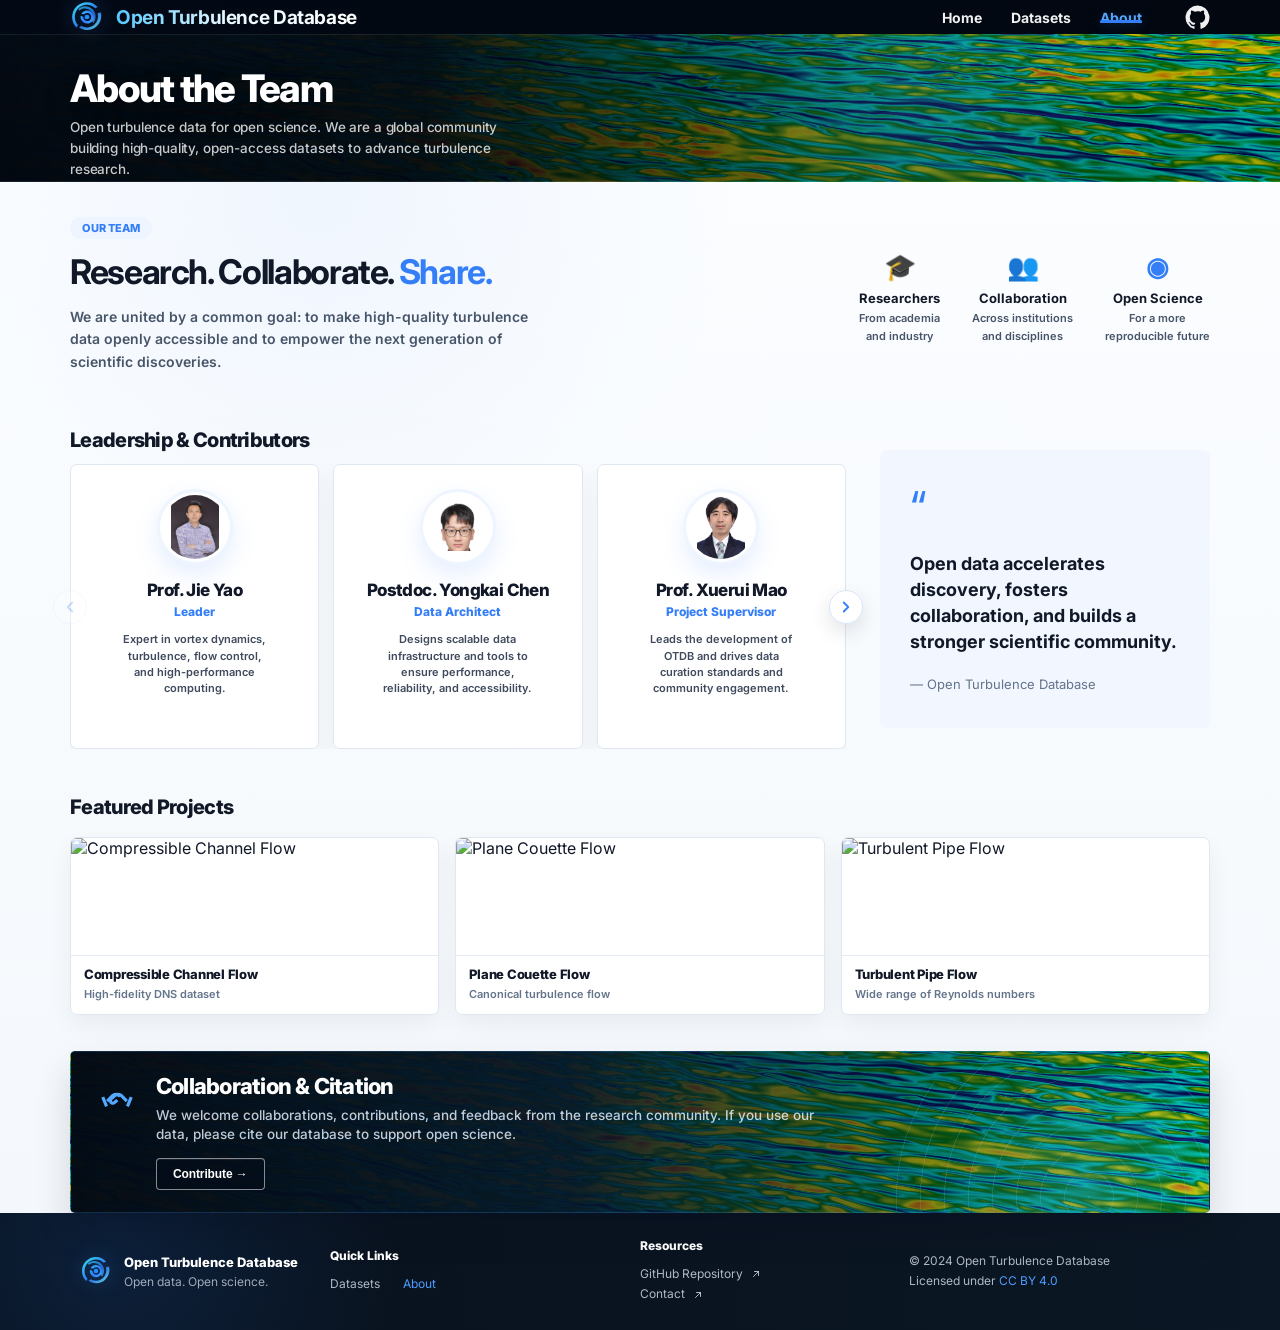
==== commit 0650fcca: "Update about.html" ====
--- a/about.html
+++ b/about.html
@@ -84,7 +84,7 @@
             <h2>Leadership &amp; Contributors</h2>
 
             <div class="team-carousel">
-              <button class="team-carousel-button team-carousel-prev" aria-label="Previous contributor">
+              <button type="button" class="team-carousel-button team-carousel-prev" aria-label="Previous contributor">
                 <svg viewBox="0 0 24 24"><path d="M15 18 9 12l6-6" fill="none" stroke="currentColor" stroke-width="2.4" stroke-linecap="round" stroke-linejoin="round"/></svg>
               </button>
 
@@ -122,7 +122,7 @@
                 </div>
               </div>
 
-              <button class="team-carousel-button team-carousel-next" aria-label="Next contributor">
+              <button type="button" class="team-carousel-button team-carousel-next" aria-label="Next contributor">
                 <svg viewBox="0 0 24 24"><path d="m9 6 6 6-6 6" fill="none" stroke="currentColor" stroke-width="2.4" stroke-linecap="round" stroke-linejoin="round"/></svg>
               </button>
             </div>
@@ -272,7 +272,7 @@
 
   <div class="contact-modal" id="contactModal" aria-hidden="true">
     <div class="contact-modal-content">
-      <button class="contact-modal-close" id="closeContactModal" aria-label="Close">×</button>
+      <button type="button" class="contact-modal-close" id="closeContactModal" aria-label="Close">×</button>
       <h3>Collaboration &amp; Data Sharing</h3>
       <p>
         If you are interested in collaborating with us, contributing research data,
--- a/styles.css
+++ b/styles.css
@@ -3216,3 +3216,77 @@
     right:5px;
   }
 }
+
+
+/* ===================== Collaboration contact modal ===================== */
+
+.contact-modal {
+  position: fixed;
+  inset: 0;
+  z-index: 9999;
+  display: flex;
+  align-items: center;
+  justify-content: center;
+  background: rgba(3, 9, 20, 0.55);
+  opacity: 0;
+  visibility: hidden;
+  transition: opacity .25s ease, visibility .25s ease;
+}
+
+.contact-modal.show {
+  opacity: 1;
+  visibility: visible;
+}
+
+.contact-modal-content {
+  position: relative;
+  width: min(430px, calc(100% - 40px));
+  background: #ffffff;
+  border-radius: 10px;
+  padding: 32px 34px;
+  box-shadow: 0 24px 60px rgba(15,23,42,.25);
+  transform: translateY(15px);
+  transition: transform .25s ease;
+}
+
+.contact-modal.show .contact-modal-content {
+  transform: translateY(0);
+}
+
+.contact-modal-content h3 {
+  margin: 0 0 16px;
+  color: #111827;
+  font-size: 21px;
+  font-weight: 800;
+}
+
+.contact-modal-content p {
+  margin: 0 0 14px;
+  color: #475569;
+  font-size: 14px;
+  line-height: 1.65;
+  font-weight: 600;
+}
+
+.contact-modal-content a {
+  color: #347ef8;
+  font-weight: 800;
+}
+
+.contact-modal-close {
+  position: absolute;
+  right: 15px;
+  top: 12px;
+  width: 30px;
+  height: 30px;
+  border: 0;
+  background: transparent;
+  color: #64748b;
+  font-size: 26px;
+  line-height: 1;
+  cursor: pointer;
+}
+
+.contact-modal-close:hover {
+  color: #111827;
+}
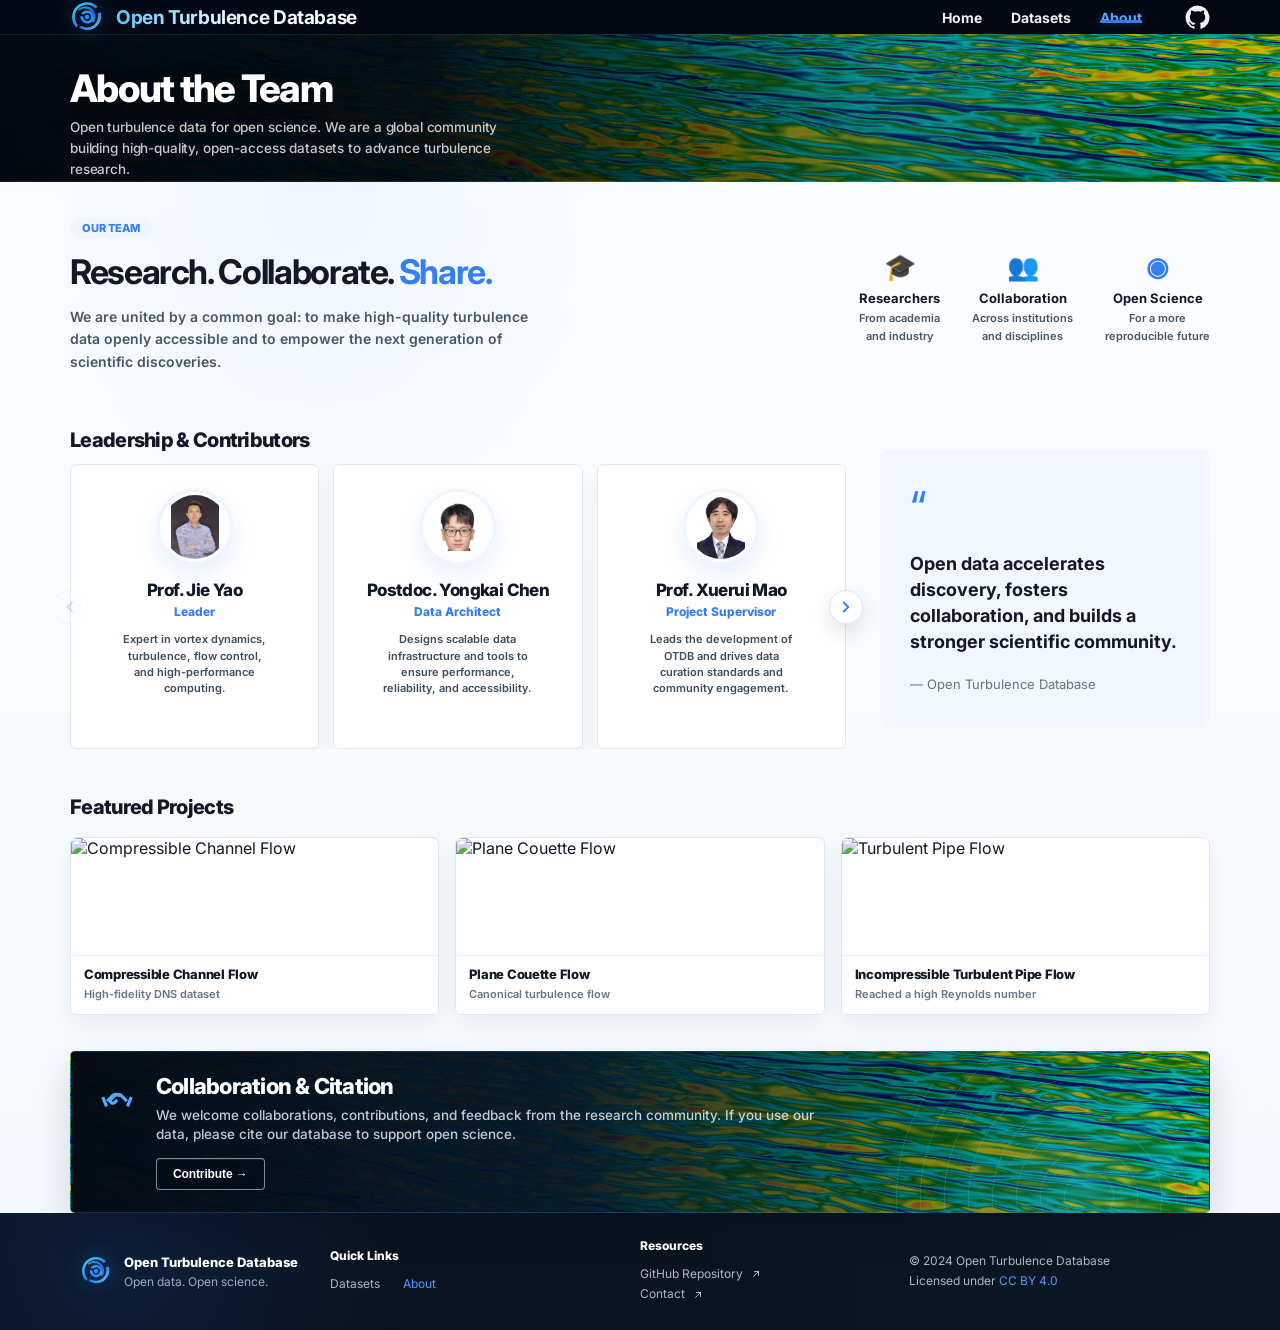
==== commit ef4a1989: "Update about.html" ====
--- a/about.html
+++ b/about.html
@@ -158,8 +158,8 @@
             <article class="project-card">
               <img src="assets/team/project-pipe.png" alt="Turbulent Pipe Flow">
               <div>
-                <h3>Turbulent Pipe Flow</h3>
-                <p>Wide range of Reynolds numbers</p>
+                <h3>Incompressible Turbulent Pipe Flow</h3>
+                <p>Reached a high Reynolds number</p>
               </div>
             </article>
           </div>
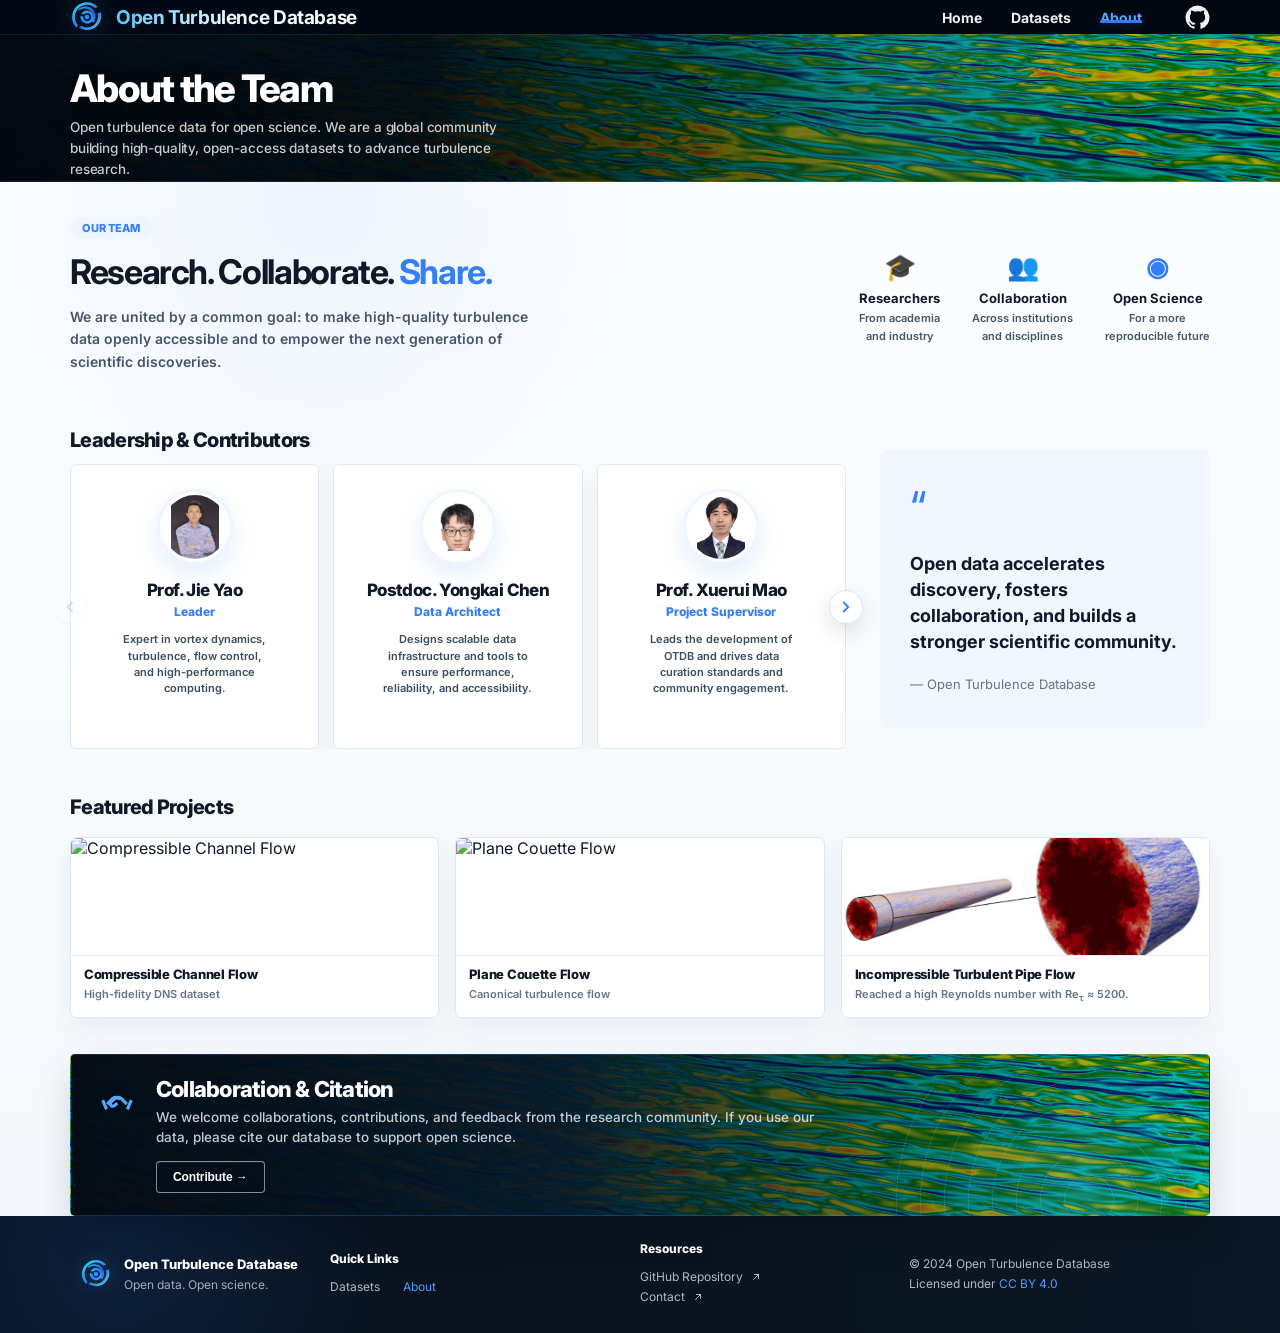
==== commit e5157028: "Update about.html" ====
--- a/about.html
+++ b/about.html
@@ -159,7 +159,7 @@
               <img src="assets/team/project-pipe.png" alt="Turbulent Pipe Flow">
               <div>
                 <h3>Incompressible Turbulent Pipe Flow</h3>
-                <p>Reached a high Reynolds number</p>
+                <p>Reached a high Reynolds number with Re<sub>τ</sub> ≈ 5200.</p>
               </div>
             </article>
           </div>
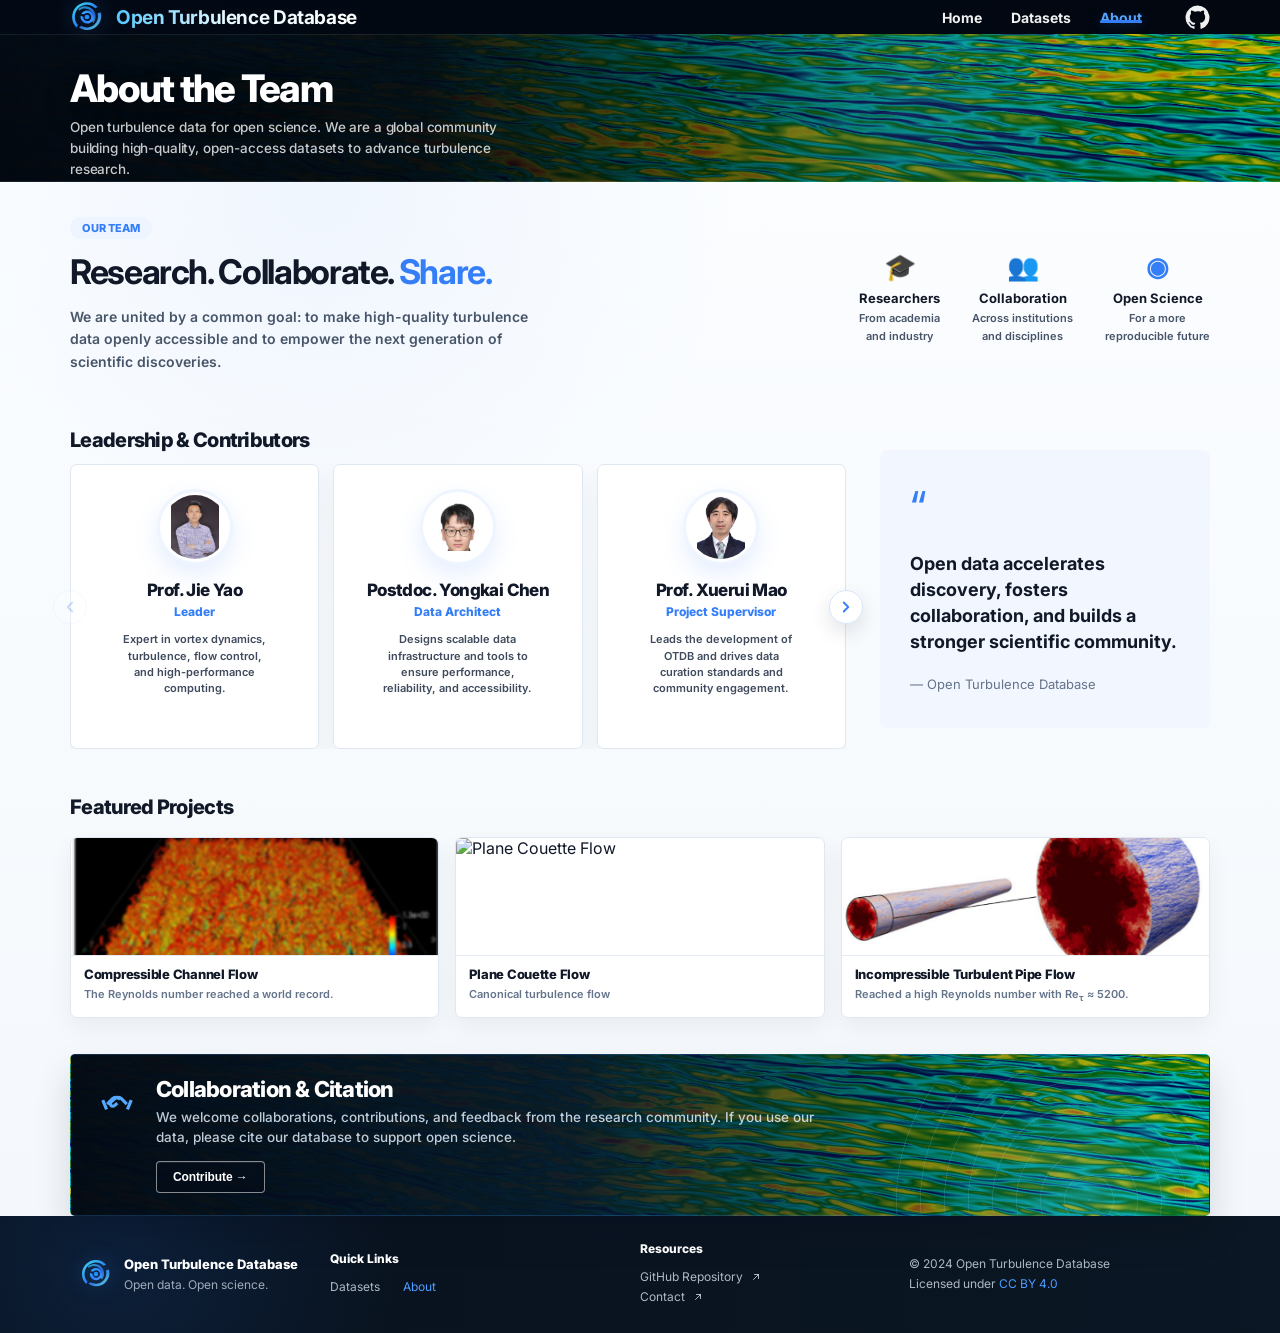
==== commit c0d68a68: "Update about.html" ====
--- a/about.html
+++ b/about.html
@@ -140,10 +140,10 @@
           <h2>Featured Projects</h2>
           <div class="project-grid">
             <article class="project-card">
-              <img src="assets/team/project-compressible.png" alt="Compressible Channel Flow">
+              <img src="assets/team/project-channel.png" alt="Compressible Channel Flow">
               <div>
                 <h3>Compressible Channel Flow</h3>
-                <p>High-fidelity DNS dataset</p>
+                <p>The Reynolds number reached a world record.</p>
               </div>
             </article>
 
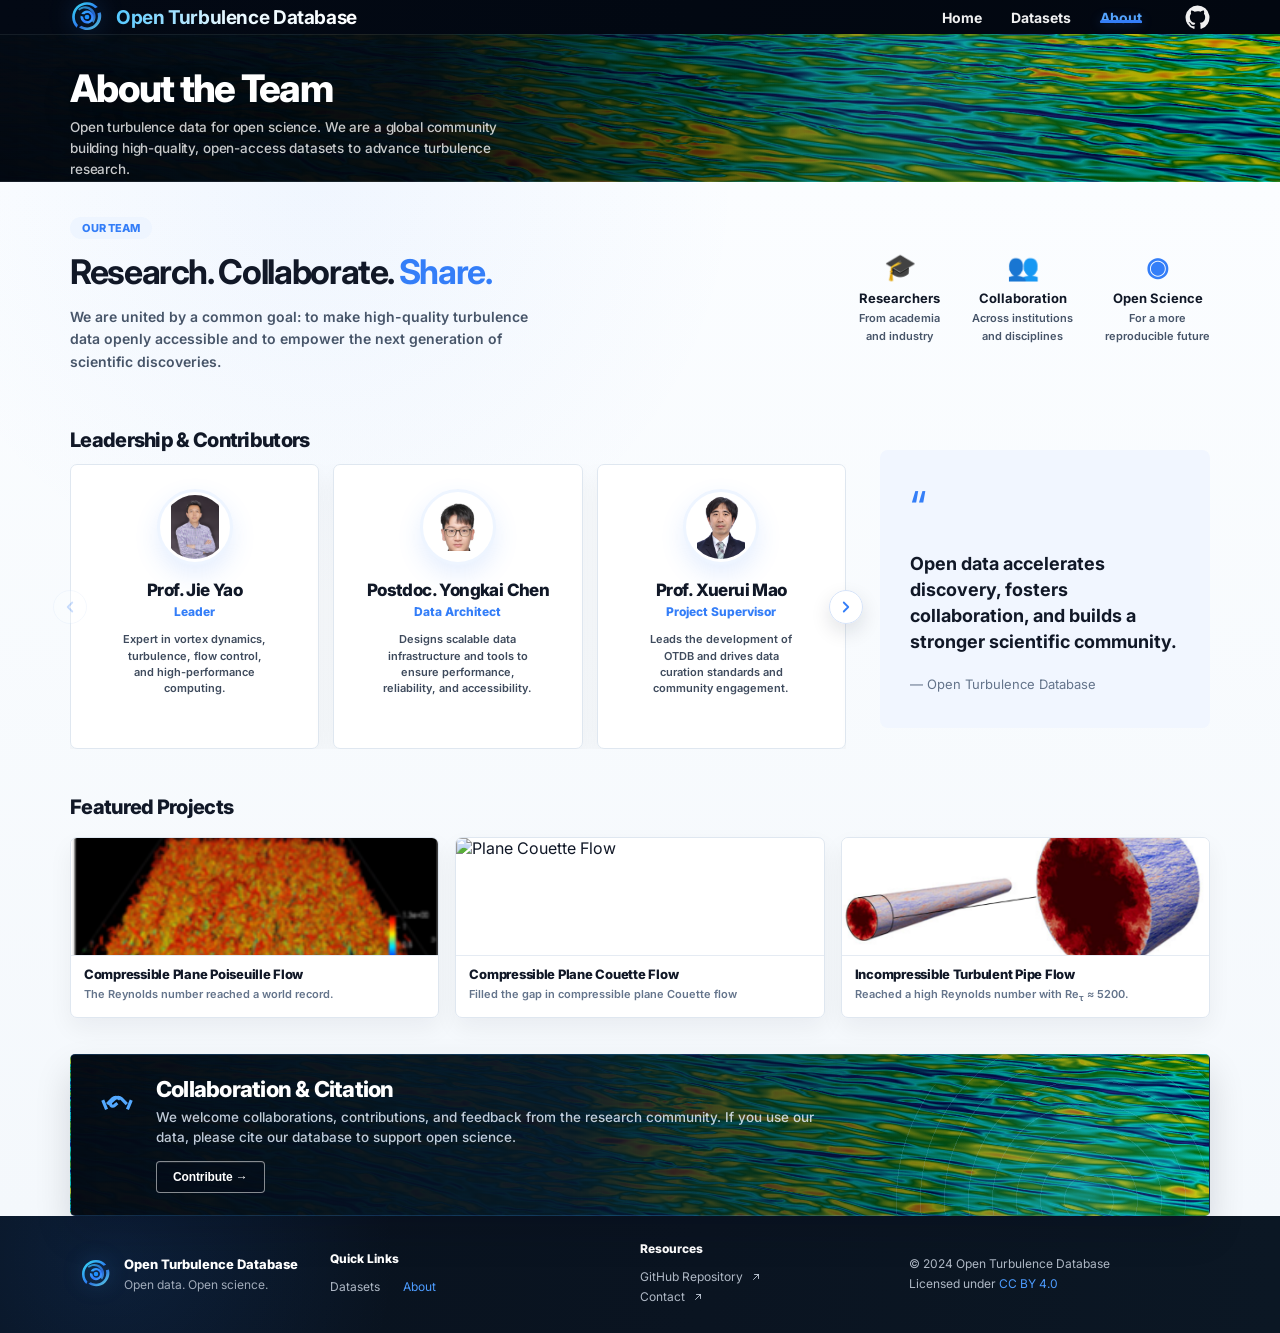
==== commit fc89f05c: "Update about.html" ====
--- a/about.html
+++ b/about.html
@@ -142,16 +142,16 @@
             <article class="project-card">
               <img src="assets/team/project-channel.png" alt="Compressible Channel Flow">
               <div>
-                <h3>Compressible Channel Flow</h3>
+                <h3>Compressible Plane Poiseuille Flow</h3>
                 <p>The Reynolds number reached a world record.</p>
               </div>
             </article>
 
             <article class="project-card">
-              <img src="assets/team/project-couette.png" alt="Plane Couette Flow">
+              <img src="assets/team/project-Couette.png" alt="Plane Couette Flow">
               <div>
-                <h3>Plane Couette Flow</h3>
-                <p>Canonical turbulence flow</p>
+                <h3>Compressible Plane Couette Flow</h3>
+                <p>Filled the gap in compressible plane Couette flow</p>
               </div>
             </article>
 
